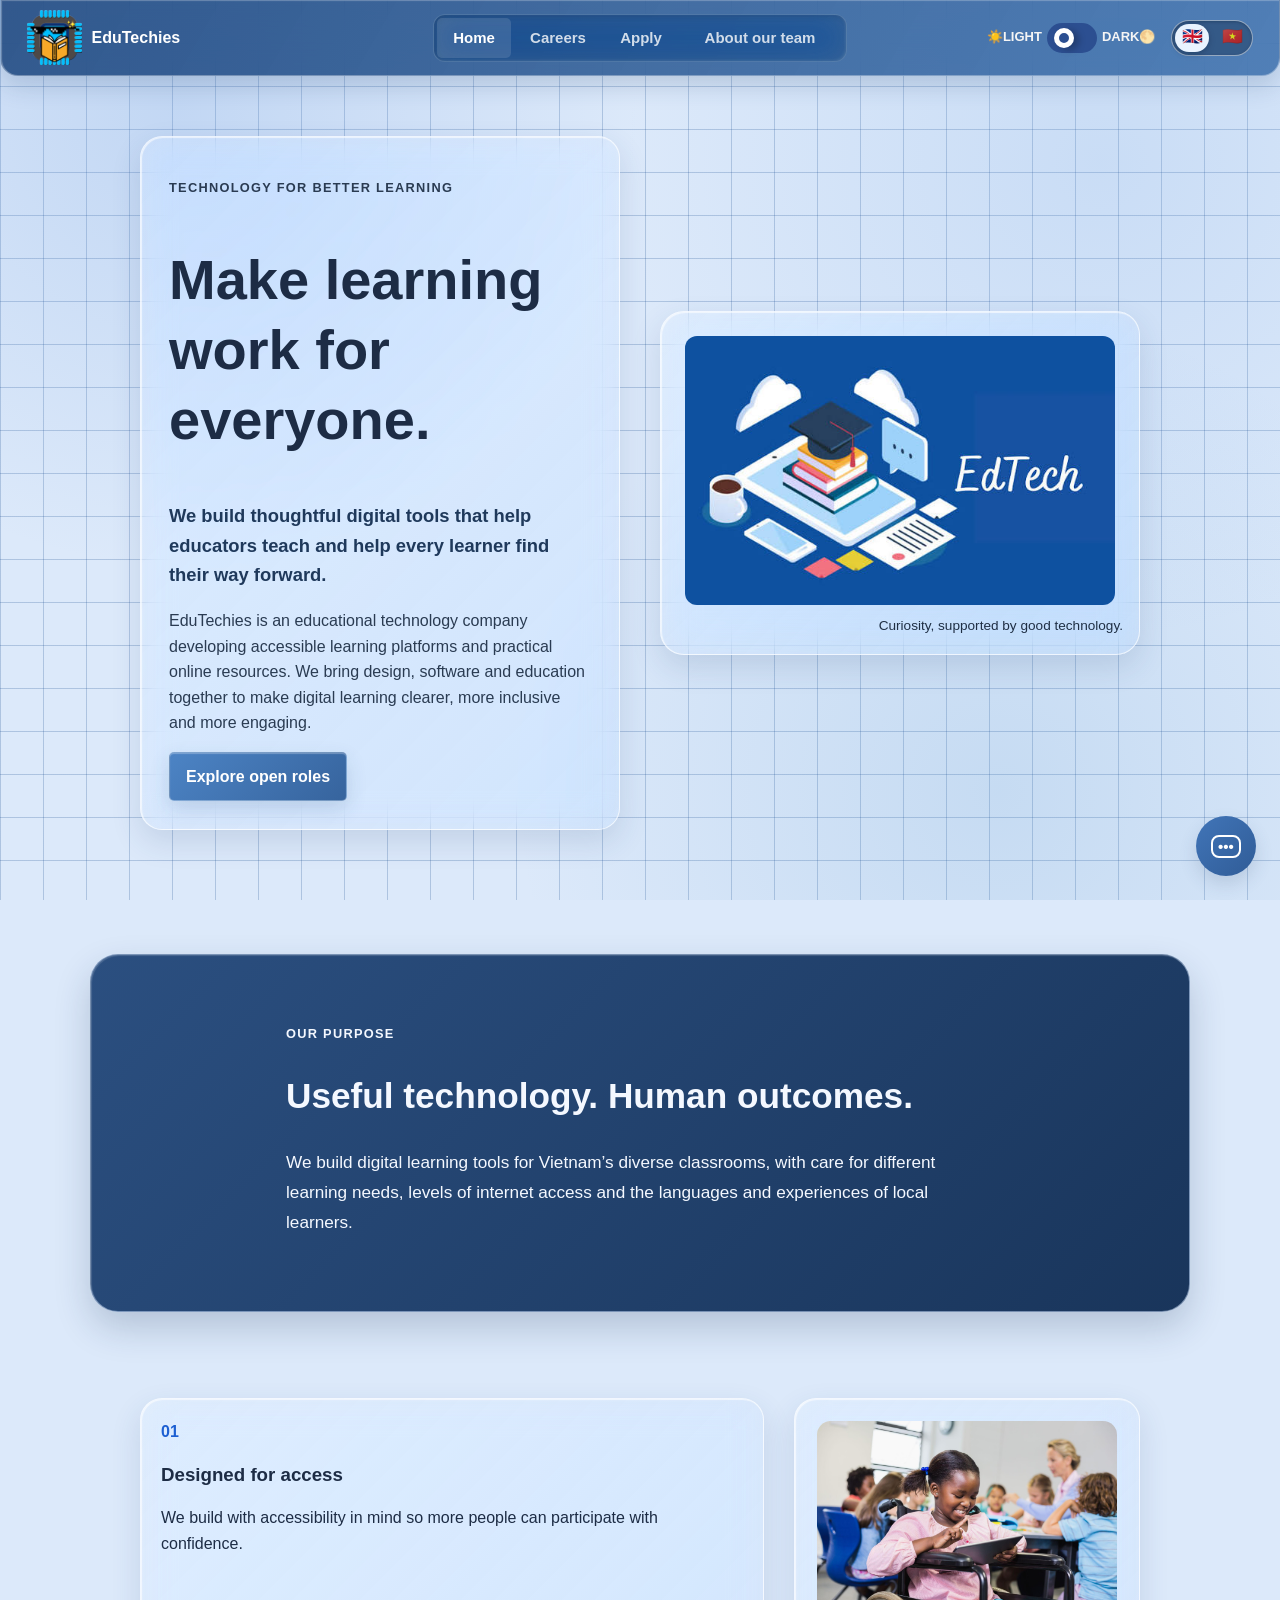
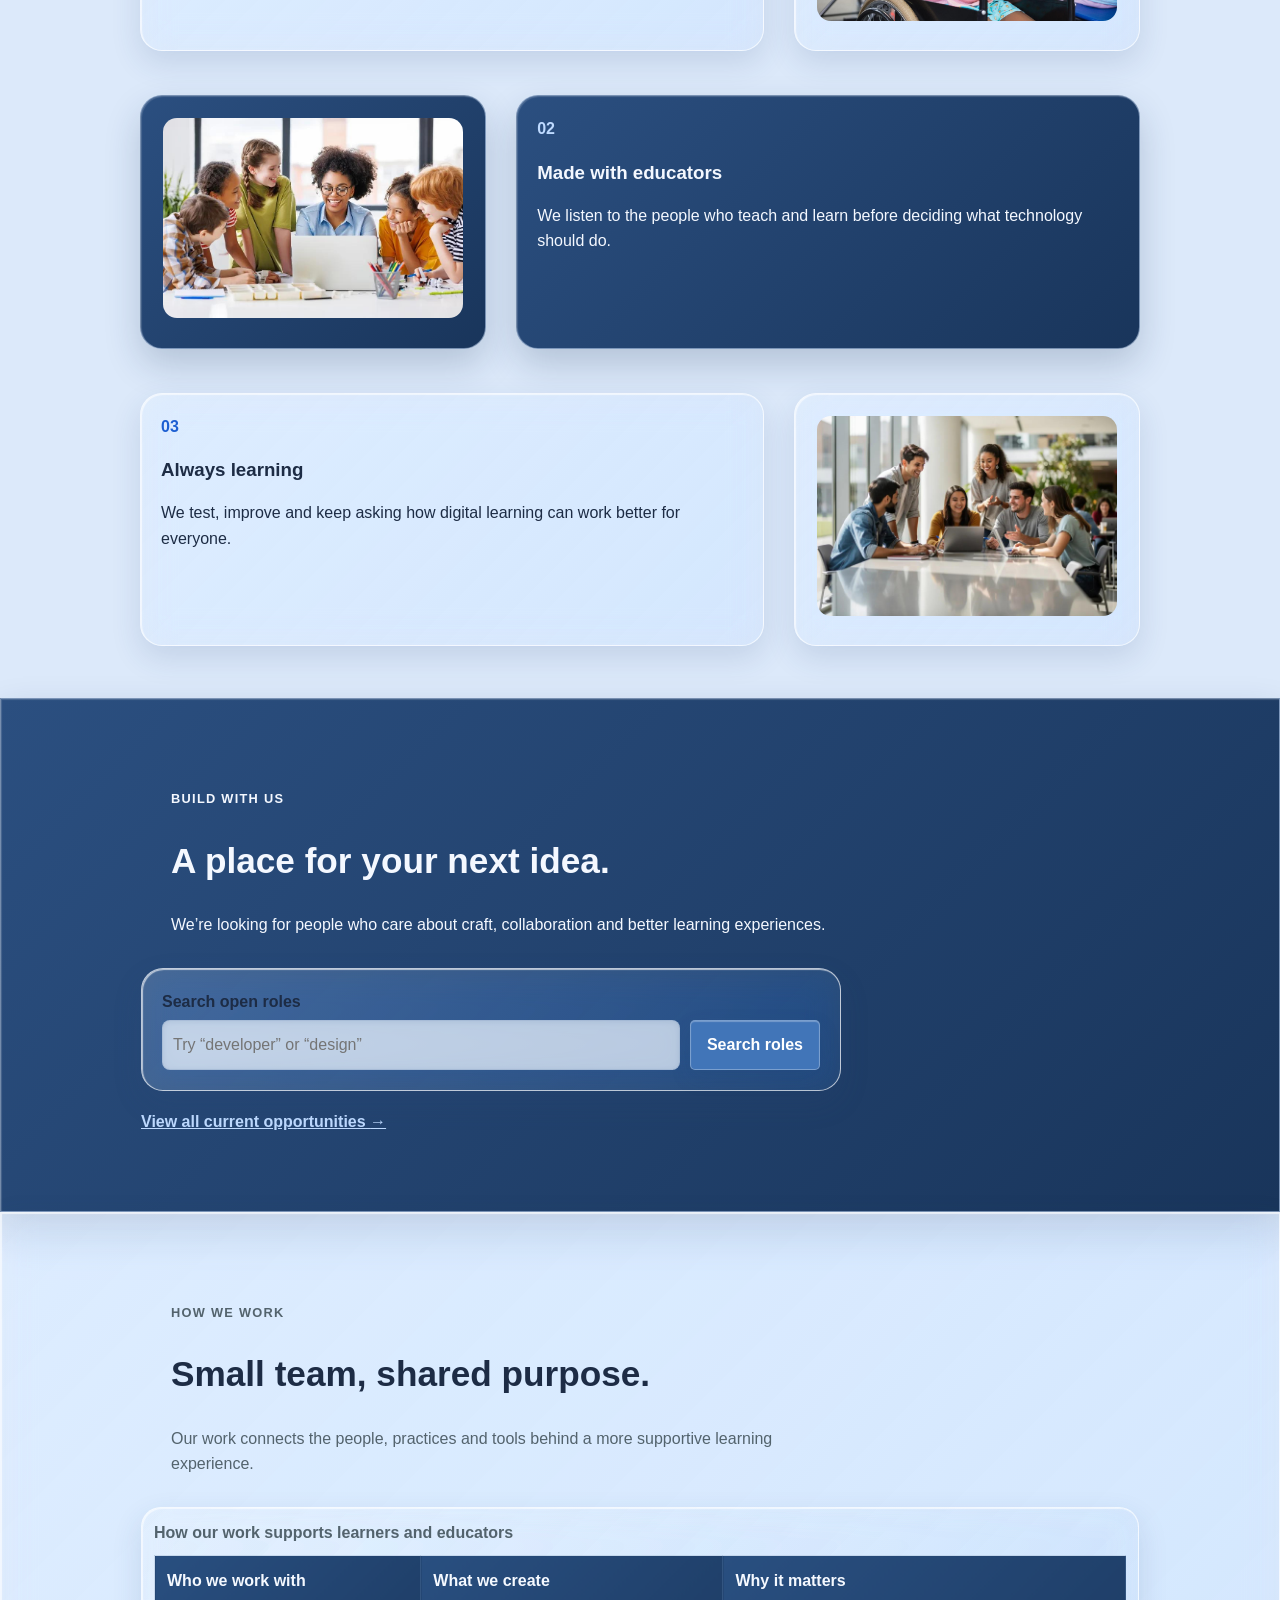
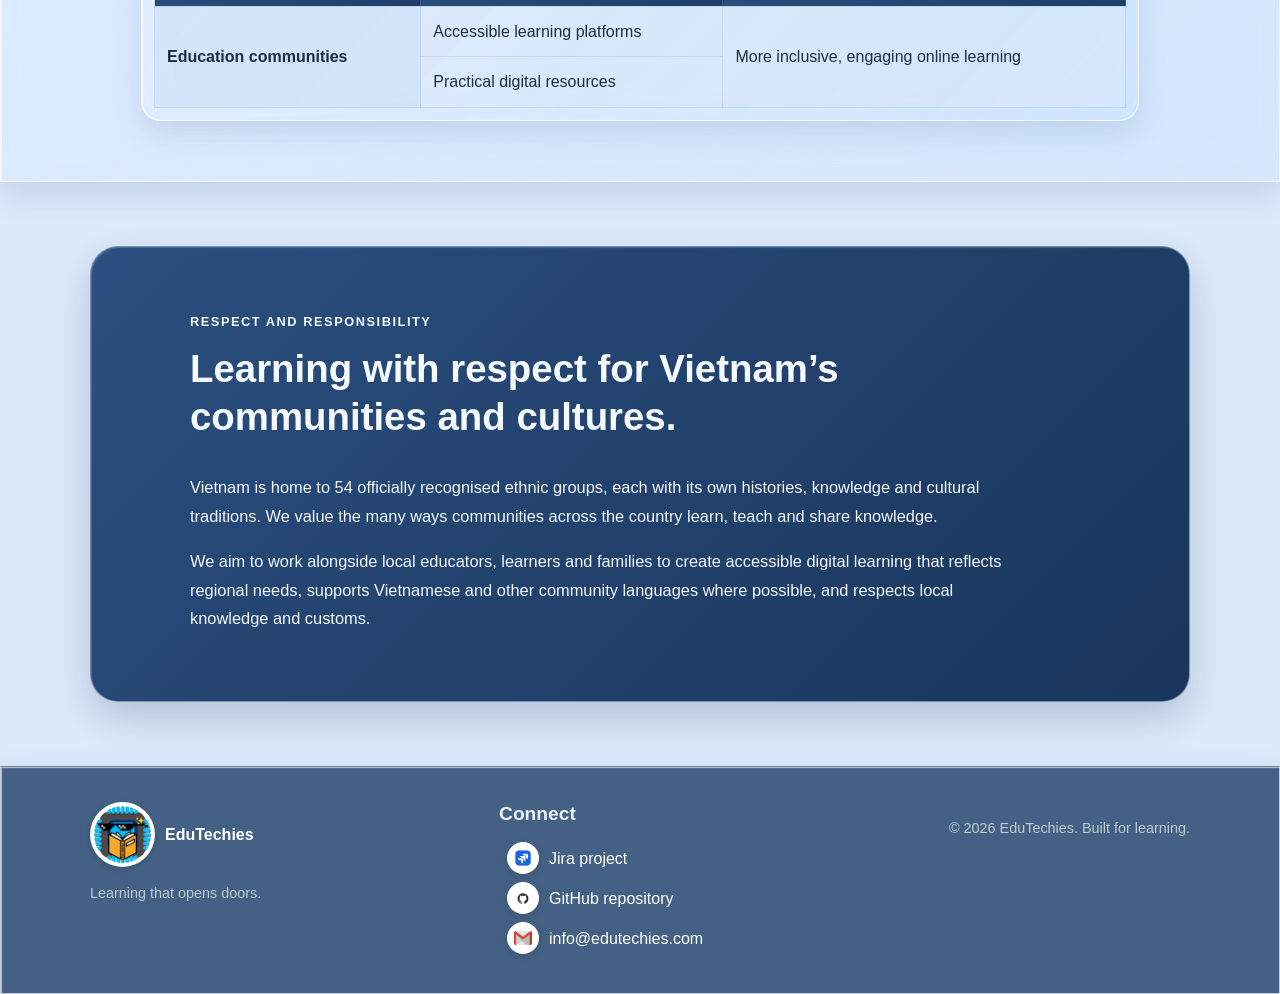
==== eng/index.html @ 5be5cc77 "Huge adjustments on UI, language and user experience" ====
﻿<!doctype html>
<html lang="en-AU">
<head>
  <meta charset="utf-8">
  <meta name="viewport" content="width=device-width, initial-scale=1">
  <meta name="description" content="EduTechies creates accessible digital learning tools and platforms for education.">
  <title>EduTechies | Learning that opens doors</title>
  <link rel="stylesheet" href="../styles/styles.css">
  <link rel="stylesheet" href="../styles/styles_animation.css">
  <link rel="stylesheet" href="../styles/styles_darkmode.css">
  <style>
    .hero-copy { max-width: 560px; }
  </style>
</head>
<body>
  <a class="skip-link" href="#main">Skip to main content</a>
  <header class="site-header glass-panel">
    <div class="header-inner">
      <a class="brand" href="index.html">
        <img src="../images/Logoweb.png" width="55">
        <span class="brand-name">EduTechies</span>
      </a>
      <nav class="main-nav glass-panel">
        <ul>
          <li><a aria-current="page" href="index.html">Home</a></li>
          <li><a href="jobs.html">Careers</a></li>
          <li><a href="apply.html">Apply</a></li>
          <li><a href="about.html">About our team</a></li>
        </ul>
      </nav>
      <div class="header-controls">
        <!-- Dark/Light mode switch button -->
        <div class="theme-switch-button">
          <span class="theme-text">☀️LIGHT</span>
          <input type="checkbox" id="theme-checkbox">
          <label for="theme-checkbox" class="theme-switch"></label>
          <span class="theme-text">DARK🌕</span>
        </div>
        <div class="language-switch" role="group" aria-label="Choose language">
          <span class="language-switch-thumb" aria-hidden="true"></span>
          <a class="language-option" href="index.html" lang="en" aria-label="English" aria-current="page">🇬🇧</a>
          <a class="language-option" href="../vi/index.html" lang="vi" aria-label="Tiếng Việt">🇻🇳</a>
        </div>
      </div>
    </div>
  </header>

  <main id="main">
    <section class="hero">
      <div class="hero-copy hero-card glass-panel">
        <p class="eyebrow">Technology for better learning</p>
        <h1>Make learning work for everyone.</h1>
        <p class="hero-lede">We build thoughtful digital tools that help educators teach and help every learner find their way forward.</p>
        <p>EduTechies is an educational technology company developing accessible learning platforms and practical online resources. We bring design, software and education together to make digital learning clearer, more inclusive and more engaging.</p>
        <a class="button button-primary" href="jobs.html">Explore open roles</a>
      </div>
      <div class="hero-art hero-card glass-panel">
        <img class="hero-image" src="../images/images.jfif" width="640" height="480" alt="Illustration of a learner using the EduTechies digital learning platform" style="border-radius: 12px;"><br>
        <p class="art-caption">Curiosity, supported by good technology.</p>
      </div>
    </section>

    <section class="section section-narrow glass-panel purpose-intro blue-panel">
      <div class="section-heading">
        <p class="eyebrow">Our purpose</p>
        <h2>Useful technology. Human outcomes.</h2>
        <p>We build digital learning tools for Vietnam’s diverse classrooms, with care for different learning needs, levels of internet access and the languages and experiences of local learners.</p>
      </div>
    </section>

    <section class= "purpose-list">
      
      <article class="purpose-row">
        <div class="purpose-card glass-panel">
          <span class="purpose-number" aria-hidden="true">01</span>
          <h3>Designed for access</h3>
          <p>We build with accessibility in mind so more people can participate with confidence.</p>
        </div>
        <div class="purpose-card-img glass-panel">
          <img class="purpose-img" src="../images/purpose_1.jpg" alt="Students using assistive technology or learning together in an accessible classroom.">
        </div>
      </article>
      
      <article class="purpose-row">
        <div class="purpose-card-img glass-panel blue-panel">
          <img class="purpose-img" src="../images/purpose_2.jpg" alt="An educator listening to students or helping them use a laptop.">
        </div>
        <div class="purpose-card glass-panel blue-panel">
          <span class="purpose-number" aria-hidden="true">02</span>
          <h3>Made with educators</h3>
          <p>We listen to the people who teach and learn before deciding what technology should do.</p>
        </div>
      </article>
        
      <article class="purpose-row">
        <div class="purpose-card glass-panel">
          <span class="purpose-number" aria-hidden="true">03</span>
          <h3>Always learning</h3>
          <p>We test, improve and keep asking how digital learning can work better for everyone.</p>
        </div>
        <div class="purpose-card-img glass-panel">
          <img class="purpose-img" src="../images/purpose_3.jpg" alt="A group of students sharing ideas while working on a digital project.">
        </div>
      </article>

    </section>

    <section class="section roles-section glass-panel blue-panel" aria-labelledby="roles-heading">
      <div class="section-heading">
        <p class="eyebrow">Build with us</p>
        <h2 id="roles-heading">A place for your next idea.</h2>
        <p>We’re looking for people who care about craft, collaboration and better learning experiences.</p>
      </div>
      <form class="search-form glass-panel" action="jobs.html" method="get" role="search">
        <label for="job-search">Search open roles</label>
        <div class="search-controls">
          <input id="job-search" name="q" type="search" placeholder="Try “developer” or “design”">
          <button class="button button-dark" type="submit">Search roles</button>
        </div>
      </form>
      <p class="role-link"><a href="jobs.html">View all current opportunities <span aria-hidden="true">→</span></a></p>
    </section>

    <section class="section section-narrow glass-panel" aria-labelledby="approach-heading">
      <div class="section-heading">
        <p class="eyebrow">How we work</p>
        <h2 id="approach-heading">Small team, shared purpose.</h2>
        <p>Our work connects the people, practices and tools behind a more supportive learning experience.</p>
      </div>

      <div class="table-wrap glass-panel">
        <table class="purpose-table">
          <caption>How our work supports learners and educators</caption>
          <thead>
            <tr>
              <th scope="col">Who we work with</th>
              <th scope="col">What we create</th>
              <th scope="col">Why it matters</th>
            </tr>
          </thead>
          <tbody>
            <tr>
              <th scope="row" rowspan="2">Education communities</th>
              <td>Accessible learning platforms</td>
              <td rowspan="2">More inclusive, engaging online learning</td>
            </tr>
            <tr>
              <td>Practical digital resources</td>
            </tr>
          </tbody>
        </table>
      </div>
    </section>

    <section class="country-note glass-panel blue-panel" aria-labelledby="country-heading">
      <div class="country-note-inner">
        <p class="eyebrow">Respect and responsibility</p>
        <h2 id="country-heading">Learning with respect for Vietnam’s communities and cultures.</h2>
        <p>Vietnam is home to 54 officially recognised ethnic groups, each with its own histories, knowledge and cultural traditions. We value the many ways communities across the country learn, teach and share knowledge.</p>
        <p>We aim to work alongside local educators, learners and families to create accessible digital learning that reflects regional needs, supports Vietnamese and other community languages where possible, and respects local knowledge and customs.</p>
      </div>
    </section>
  </main>

  <footer class="site-footer glass-panel">
    <div class="footer-inner">
      <div>
        <a class="brand footer-brand" href="index.html">
          <img src="../images/Logoweb.png" width="65">
          <span class="brand-name">EduTechies</span>
        </a>
        <p class="footer-tagline">Learning that opens doors.</p>
      </div>
      <div>
        <h2 class="footer-heading">Connect</h2>
        <ul class="footer-links">
          <li><a href="https://student-team-qh8y65xe.atlassian.net/jira/software/projects/WEBPROJECT/boards/2/backlog" target="_blank" rel="noopener noreferrer"><img class="footpics" src="../images/jira-removebg-preview.png" alt="">Jira project</a></li>
          <li><a href="https://github.com/trinhminhduchoang/COS10026-Project" target="_blank" rel="noopener noreferrer"><img class="footpics" src="../images/png-clipart-github-computer-icons-logo-readme-github-logo-monochrome-removebg-preview.png" alt="">GitHub repository</a></li>
          <li><a href="mailto:info@edutechies.com"><img class="footpics" src="../images/google-gmail-envelope-vector-symbol-logo-icon-701751694791058rlo6laiga4-removebg-preview.png" alt="">info@edutechies.com</a></li>
        </ul>
      </div>
      <p class="copyright">© 2026 EduTechies. Built for learning.</p>
    </div>
  </footer>
  <details class="support-chat">
    <summary aria-label="Toggle support chat" title="Toggle support chat">
      <span class="support-chat-icon" aria-hidden="true">•••</span>
    </summary>
    <section class="support-chat-window glass-panel" aria-labelledby="support-chat-heading">
      <div class="support-chat-header glass-panel">
        <h2 id="support-chat-heading">EduTechies Support</h2>
        <p>How can we help?</p>
      </div>
      <div class="support-chat-message">
        <p>Thanks for reaching out. Send our team an email and we’ll be happy to help.</p>
        <a href="mailto:info@edutechies.com">Email Support</a>
      </div>
    </section>
  </details>
</body>
</html>
---- styles/styles.css ----
﻿/* shared.css: page defaults and accessibility */
* {
  box-sizing: border-box;
}

:root {
  --surface: rgb(220, 233, 250);
  --glass-fill: rgba(223, 237, 253, 0.58);
  --glass-edge: rgba(255, 255, 255, 0.68);
  --glass-shadow: 0 12px 30px rgba(39, 72, 117, 0.14);
}

.glass-panel {
  border: 1px solid var(--glass-edge);
  background: linear-gradient(135deg, rgba(246, 250, 255, 0.68), var(--glass-fill));
  box-shadow: var(--glass-shadow), inset 1px 1px 1px rgba(255, 255, 255, 0.64);
  backdrop-filter: blur(16px) saturate(135%);
  -webkit-backdrop-filter: blur(16px) saturate(135%);
}

body {
  margin: 0;
  color: rgb(29, 44, 69);
  background: var(--surface);
  background-image:
    radial-gradient(circle at 14% 12%, rgba(102, 151, 221, 0.22), transparent 34%),
    radial-gradient(circle at 86% 18%, rgba(115, 164, 225, 0.18), transparent 36%),
    radial-gradient(circle at 78% 88%, rgba(81, 146, 202, 0.16), transparent 38%),
    linear-gradient(to right, rgba(34, 82, 148, 0.25) 1px, transparent 1px),
      linear-gradient(to bottom, rgba(34, 82, 148, 0.25) 1px, transparent 1px);
  background-size: 100% 100%, 100% 100%, 100% 100%, 43px 43px, 43px 43px;
  background-attachment: fixed;
  font-family: Arial, sans-serif;
  line-height: 1.6;
}

h1,
h2,
h3 {
  line-height: 1.25;
}

h1 {
  font-size: clamp(2.2rem, 5vw, 3.5rem);
}

h2 {
  font-size: clamp(1.5rem, 3vw, 2.2rem);
}

a {
  color: rgb(29, 95, 210);
}

.main-nav ul {
  flex-wrap: wrap;
  padding: 0;
}

/* shared.css: visible keyboard focus for links and form controls */
a:focus-visible,
button:focus-visible,
input:focus-visible,
select:focus-visible,
textarea:focus-visible {
  outline: 3px solid rgb(76, 139, 211);
  outline-offset: 3px;
}

.skip-link {
  position: absolute;
  top: -50px;
  left: 10px;
  padding: 10px;
  color: rgb(255, 255, 255);
  background: rgb(55, 102, 166);
}

.skip-link:focus {
  top: 10px;
}

/* shared.css: header and navigation used across all pages */
.site-header {
  border: 1px solid rgba(255, 255, 255, 0.32);
  border-top: 0;
  border-radius: 0 0 18px 18px;
  background: linear-gradient(120deg, rgba(29, 70, 125, 0.88), rgba(53, 105, 167, 0.82));
  box-shadow: 0 10px 24px rgba(27, 62, 108, 0.18), inset 1px 1px 1px rgba(255, 255, 255, 0.28);
  backdrop-filter: blur(18px) saturate(140%);
  -webkit-backdrop-filter: blur(18px) saturate(140%);
}

.header-inner,
.footer-inner {
  display: flex;
  margin: 0 auto;
  align-items: center;
  justify-content: space-between;
  gap: 24px;
}

.header-inner {
  display: grid;
  grid-template-columns: minmax(0, 1fr) auto minmax(0, 1fr);
  width: min(1500px, 96%);
  min-height: 75px;
}

.footer-inner {
  width: min(1100px, 92%);
}

.header-controls {
  display: flex;
  align-items: center;
  justify-self: end;
  gap: 16px;
}

.language-switch {
  position: relative;
  display: flex;
  width: 82px;
  height: 36px;
  align-items: center;
  justify-content: space-between;
  padding: 3px;
  border: 1px solid rgba(255, 255, 255, 0.48);
  border-radius: 20px;
  background: rgba(15, 38, 69, 0.4);
  box-shadow: inset 0 1px 3px rgba(8, 24, 45, 0.28);
}

.language-option {
  z-index: 1;
  display: grid;
  width: 34px;
  height: 28px;
  border-radius: 15px;
  color: rgba(255, 255, 255, 0.78);
  font-size: 1.05rem;
  line-height: 1;
  place-items: center;
  text-decoration: none;
}

.language-option[aria-current="page"] {
  color: rgb(29, 44, 69);
}

.language-option:focus-visible {
  z-index: 2;
  outline: 3px solid rgb(220, 128, 90);
  outline-offset: 3px;
}

.language-switch-thumb {
  position: absolute;
  top: 3px;
  left: 3px;
  width: 34px;
  height: 28px;
  border-radius: 15px;
  background: rgb(233, 243, 255);
  box-shadow: 0 2px 6px rgba(5, 23, 48, 0.28);
  transition: transform 180ms ease;
}

.language-switch.vi .language-switch-thumb {
  transform: translateX(40px);
}

.brand {
  display: flex;
  align-items: center;
  justify-self: start;
  gap: 10px;
  color: rgb(255, 255, 255);
  font-weight: bold;
  text-decoration: none;
}

/* .brand-mark {
  display: grid;
  width: 40px;
  height: 40px;
  place-items: center;
  border-radius: 10px;
  color: rgb(255, 255, 255);
  background: linear-gradient(135deg, rgb(26, 120, 220), rgb(13, 45, 106));
  box-shadow: 0 8px 18px rgba(13, 35, 95, 0.28);
} */

.main-nav ul,
.footer-links {
  margin: 0;
  padding: 0;
  list-style: none;
}

.main-nav ul {
  position: relative;
  display: grid;
  grid-template-columns: 4.625em 5.875em 4.5em 10.375em;
}

.main-nav {
  justify-self: center;
  width: max-content;
  max-width: 100%;
  padding: 3px;
  border-radius: 12px;
  border: 1px solid rgba(255, 255, 255, 0.18);
  background: rgba(24, 44, 73, 0.16);
  box-shadow: inset 2px 2px 5px rgba(16, 34, 60, 0.16), inset -1px -1px 3px rgba(255, 255, 255, 0.1);
}

.main-nav ul::before {
  position: absolute;
  z-index: 0;
  inset: 0 auto 0 0;
  width: 4.625em;
  border-radius: 5px;
  background: rgba(255, 255, 255, 0.12);
  content: "";
  transition: left 240ms ease, width 240ms ease;
}

.main-nav ul:has(> li:nth-child(1) > a[aria-current="page"])::before {
  left: 0;
  width: 4.625em;
}

.main-nav ul:has(> li:nth-child(2) > a[aria-current="page"])::before {
  left: 4.625em;
  width: 5.875em;
}

.main-nav ul:has(> li:nth-child(3) > a[aria-current="page"])::before {
  left: 10.5em;
  width: 4.5em;
}

.main-nav ul:has(> li:nth-child(4) > a[aria-current="page"])::before {
  left: 15em;
  width: 10.375em;
}

.main-nav ul:has(> li:nth-child(1) > a:hover, > li:nth-child(1) > a:focus-visible)::before {
  left: 0;
  width: 4.625em;
}

.main-nav ul:has(> li:nth-child(2) > a:hover, > li:nth-child(2) > a:focus-visible)::before {
  left: 4.625em;
  width: 5.875em;
}

.main-nav ul:has(> li:nth-child(3) > a:hover, > li:nth-child(3) > a:focus-visible)::before {
  left: 10.5em;
  width: 4.5em;
}

.main-nav ul:has(> li:nth-child(4) > a:hover, > li:nth-child(4) > a:focus-visible)::before {
  left: 15em;
  width: 10.375em;
}

.main-nav li {
  position: relative;
  z-index: 1;
  min-width: 0;
}

.main-nav a {
  position: relative;
  display: grid;
  width: 100%;
  height: 100%;
  min-height: 40px;
  padding: 5px 3px;
  border: 1px solid transparent;
  border-radius: 5px;
  color: rgba(255, 255, 255, 0.8);
  font-size: 0.9375rem;
  font-weight: bold;
  place-items: center;
  text-align: center;
  text-decoration: none;
}

.main-nav a:hover,
.main-nav a:focus-visible,
.main-nav a[aria-current="page"] {
  color: rgb(255, 255, 255);
}

/* shared.css: common page width and introductory text */
.hero,
.page-main {
  width: min(1000px, 92%);
  margin: 0 auto;
}

.page-main {
  padding: 50px 0;
}

.page-intro {
  margin: 0 0 35px;
  padding: 28px;
  border-radius: 22px;
  color: rgb(29, 44, 69);
}

.page-intro p,
.section-heading p {
  color: rgb(83, 99, 109);
}

.eyebrow {
  color: rgb(29, 95, 210);
  font-size: 0.8rem;
  font-weight: bold;
  letter-spacing: 0.1em;
  text-transform: uppercase;
}

/* shared.css: buttons */
.button {
  display: inline-block;
  padding: 11px 16px;
  border: 0;
  border-radius: 5px;
  color: rgb(255, 255, 255);
  background: linear-gradient(135deg, rgba(67, 125, 193, 0.94), rgba(44, 91, 151, 0.94));
  font: inherit;
  font-weight: bold;
  text-align: center;
  text-decoration: none;
  cursor: pointer;
  border: 1px solid rgba(255, 255, 255, 0.3);
  box-shadow: 0 8px 20px rgba(39, 72, 117, 0.16), inset 0 1px 1px rgba(255, 255, 255, 0.28);
}

.button:hover {
  color: rgb(255, 255, 255);
  background: linear-gradient(135deg, rgb(55, 102, 166), rgb(43, 82, 136));
}

.button-primary {
  background: linear-gradient(135deg, rgba(67, 125, 193, 0.94), rgba(44, 91, 151, 0.94));
}

.button-dark {
  background: rgb(65, 117, 184);
}

/* shared.css: tables and horizontal overflow wrapper */
.table-wrap {
  overflow-x: auto;
  padding: 12px;
  border-radius: 20px;
}

table {
  width: 100%;
  border-collapse: collapse;
  text-align: left;
}

caption {
  padding-bottom: 10px;
  color: rgb(83, 99, 109);
  font-weight: bold;
  text-align: left;
}

th,
td {
  padding: 12px;
  border: 1px solid rgba(115, 145, 182, 0.2);
}

thead th {
  color: rgb(245, 249, 255);
  background: linear-gradient(135deg, rgb(41, 79, 128), rgb(31, 63, 105));
}

tbody th {
  background: rgba(193, 216, 245, 0.34);
}

/* shared.css: acknowledgement panel */
.country-note {
  width: min(1100px, 92%);
  margin: clamp(32px, 6vw, 64px) auto;
  padding: clamp(28px, 5vw, 52px);
  border: 1px solid rgba(255, 255, 255, 0.62);
  color: rgb(35, 57, 84);
  border-radius: 28px;
  background: linear-gradient(135deg, rgba(178, 207, 241, 0.68), rgba(145, 183, 228, 0.52));
  box-shadow: 0 16px 36px rgba(39, 72, 117, 0.12), inset 1px 1px 1px rgba(255, 255, 255, 0.58);
  backdrop-filter: blur(16px) saturate(135%);
  -webkit-backdrop-filter: blur(16px) saturate(135%);
}

.country-note-inner {
  max-width: 900px;
  margin: 0 auto;
}

.country-note h2 {
  max-width: 760px;
  margin-top: 12px;
  font-size: clamp(1.7rem, 3.2vw, 2.4rem);
}

.country-note p:not(.eyebrow) {
  max-width: 820px;
  font-size: 1.025rem;
  line-height: 1.75;
}

.country-note .eyebrow {
  color: rgb(46, 88, 140);
  font-weight: 700;
  letter-spacing: 0.12em;
}

/* shared.css: footer */
.site-footer {
  padding: 35px 0;
  color: rgb(234, 242, 239);
  background: rgba(35, 66, 107, 0.86);
  border-top: 1px solid rgba(255, 255, 255, 0.22);
  backdrop-filter: blur(18px);
  -webkit-backdrop-filter: blur(18px);
}

.footer-inner {
  align-items: flex-start;
}

.footer-brand,
.footer-links a {
  color: rgb(255, 255, 255);
}

/* .footer-brand .brand-mark {
  color: rgb(255, 255, 255);
  background: linear-gradient(135deg, rgb(75, 183, 255), rgb(29, 95, 210));
} */

.footer-links {
  flex-direction: column;
  gap: 4px;
}

.footer-links li {
  width: max-content;
  max-width: 100%;
}

.footer-links a {
  display: flex;
  min-height: 38px;
  padding: 4px 8px;
  align-items: center;
  gap: 10px;
  border-radius: 8px;
  text-decoration: none;
  transition: color 180ms ease, background-color 180ms ease, transform 180ms ease;
}

.footer-links a:hover {
  color: rgb(255, 255, 255);
  background-color: rgba(255, 255, 255, 0.14);
  transform: translateX(4px);
}

.footer-links a:focus-visible {
  color: rgb(255, 255, 255);
  background-color: rgba(255, 255, 255, 0.14);
  border-radius: 8px;
}

.footer-brand img {
  border-radius: 50%;
  background-color: #ffffff;
  padding: 4px;
  box-sizing: border-box;
  box-shadow: 0 2px 6px rgba(0, 0, 0, 0.16);
  vertical-align: middle;
  transition: transform 180ms ease;
}

.footer-brand:hover img {
  transform: scale(1.05);
}

.footer-links .footpics {
  width: 32px;
  height: 32px;
  flex: 0 0 32px;
  padding: 5px;
  margin: 0;
  border-radius: 50%;
  background-color: #ffffff;
  box-shadow: 0 2px 6px rgba(0, 0, 0, 0.16);
  object-fit: contain;
  box-sizing: border-box;
  transition: transform 180ms ease, background-color 180ms ease, box-shadow 180ms ease;
}

.footer-links a:hover .footpics {
  transform: scale(1.12);
  background-color: #f0f4f8;
  box-shadow: 0 4px 10px rgba(0, 0, 0, 0.22);
}

.footer-tagline,
.copyright {
  color: rgb(189, 204, 199);
  font-size: 0.9rem;
}

.footer-heading {
  margin: 0 0 12px;
  font-size: 1.2rem;
}

/* index.html: homepage */
.hero {
  display: grid;
  min-height: 500px;
  padding: 60px 0;
  align-items: center;
  gap: 40px;
  grid-template-columns: 1fr 1fr;
}

.hero-copy p {
  color: rgb(42, 59, 82);
}

.hero-copy {
  padding: 28px;
  border-radius: 22px;
}

.hero-lede {
  color: rgb(31, 57, 91) !important;
  font-size: 1.15rem;
  font-weight: bold;
}

/* index.html: gradient background graphic */
.hero-art {
  position: relative;
  display: grid;
  min-height: 320px;
  padding: 24px;
  place-items: center;
  overflow: hidden;
  border: 1px solid var(--glass-edge);
  border-radius: 24px;
  background:
    radial-gradient(circle at 82% 18%, rgba(112, 166, 232, 0.2) 0 12%, transparent 12.2%),
    linear-gradient(135deg, rgba(242, 249, 255, 0.68), rgba(184, 211, 244, 0.44));
  box-shadow: var(--glass-shadow), inset 1px 1px 1px rgba(255, 255, 255, 0.64);
  backdrop-filter: blur(18px) saturate(140%);
  -webkit-backdrop-filter: blur(18px) saturate(140%);
}

.hero-image {
  display: block;
  width: min(100%, 430px);
  height: auto;
}

.art-caption {
  position: absolute;
  right: 16px;
  bottom: 4px;
  color: rgb(31, 47, 68);
  font-size: 0.85rem;
}

.section {
  padding: 60px max(4%, calc((100% - 1000px) / 2));
}

.purpose-intro {
  width: min(1100px, 92%);
  margin: clamp(32px, 6vw, 64px) auto;
  padding: 0;
  overflow: hidden;
  border: 1px solid rgba(255, 255, 255, 0.62);
  border-radius: 28px;
  box-shadow: 0 16px 36px rgba(39, 72, 117, 0.12), inset 1px 1px 1px rgba(255, 255, 255, 0.58);
}

.purpose-intro .section-heading {
  max-width: 820px;
  margin: 0 auto;
  padding: clamp(30px, 5vw, 56px);
}

.purpose-intro .section-heading p:not(.eyebrow) {
  max-width: 720px;
  font-size: 1.075rem;
  line-height: 1.75;
}

.section-heading {
  max-width: 680px;
  margin: 30px;
}

.purpose-list {
  display: flex;
  width: min(1000px, 92%);
  flex-direction: column;
  margin: 30px auto;
}

.purpose-row {
  display: flex;
  width: fit-content;
  max-width: 100%;
  flex-direction: row;
  gap: 30px;
  margin: 22px auto;
}
.purpose-card {
  padding: 20px;
  border-radius: 22px;
  color: rgb(29, 44, 69);
}

.purpose-card-img {
  padding: 22px;
  border-radius: 22px;
  width: fit-content;
}

.purpose-img {
  height: 200px;
  max-height: 400px;
  border-radius: 14px;
}

.purpose-number {
  color: rgb(29, 95, 210);
  font-weight: bold;
}

.search-form {
  max-width: 700px;
  padding: 20px;
  border-radius: 22px;
  color: rgb(29, 44, 69);
}

.search-form label {
  display: block;
  margin-bottom: 6px;
  font-weight: bold;
}

.search-controls {
  display: flex;
  gap: 10px;
}

.search-controls input {
  flex: 1;
  outline: none;
}

.role-link {
  margin-top: 18px;
  font-weight: bold;
}

.purpose-table {
  background: rgba(217, 230, 247, 0.42);
}

/* jobs.html: job listings */
.job-list {
  display: grid;
  gap: 24px;
}

.job-card {
  padding: 22px;
  border-radius: 22px;
}

.job-card-header {
  display: flex;
  align-items: center;
  justify-content: space-between;
  gap: 20px;
}

.job-card-header h2 {
  margin: 5px 0 10px;
}

.job-reference,
.job-summary {
  color: rgb(83, 99, 109);
}

.job-facts {
  display: grid;
  margin: 0;
  padding: 16px;
  gap: 18px;
  border-radius: 14px;
  color: rgb(29, 44, 69);
  background: rgba(188, 213, 244, 0.4);
  box-shadow: inset 0 1px 4px rgba(37, 76, 128, 0.08);
  grid-template-columns: repeat(3, 1fr);
}

.job-facts div {
  min-width: 0;
  padding: 12px 14px;
  border: 1px solid rgba(104, 145, 197, 0.3);
  border-radius: 10px;
  background: linear-gradient(145deg, rgba(255, 255, 255, 0.48), rgba(229, 240, 255, 0.3));
  box-shadow: inset 0 1px 0 rgba(255, 255, 255, 0.72), 0 2px 6px rgba(39, 72, 117, 0.06);
  transition: border-color 180ms ease, box-shadow 180ms ease;
}

.job-facts div:hover {
  border-color: rgba(57, 116, 190, 0.58);
  box-shadow: inset 0 1px 0 rgba(255, 255, 255, 0.8), 0 4px 12px rgba(39, 72, 117, 0.12);
}

.job-facts dt {
  color: rgb(29, 95, 210);
  font-weight: bold;
}

.job-facts dd {
  margin: 4px 0 0;
}

.job-section {
  margin-top: 22px;
}

.requirements-grid {
  display: grid;
  gap: 18px;
  grid-template-columns: repeat(2, 1fr);
}

/* jobs.html: float job notes beside details on wider screens */
.job-aside {
  float: right;
  width: 25%;
  margin: 8px 0 18px 20px;
  padding: 16px;
  border-left: 3px solid rgba(29, 95, 210, 0.42);
  border-radius: 16px;
  background: rgba(196, 218, 245, 0.42);
  box-shadow: 0 8px 20px rgba(39, 72, 117, 0.08);
  backdrop-filter: blur(12px);
  -webkit-backdrop-filter: blur(12px);
}

.job-card::after {
  display: block;
  clear: both;
  content: "";
}

.job-aside p {
  margin-bottom: 0;
}

/* apply.html: application form */
.application-form {
  display: grid;
  max-width: 900px;
  margin-top: 20px;
  gap: 24px;
}

.form-section {
  min-width: 0;
  padding: 22px;
  border-radius: 22px;
}

.form-section > legend {
  padding: 0 8px;
  font-size: 1.25rem;
  font-weight: bold;
}

.form-grid {
  display: grid;
  gap: 18px;
  grid-template-columns: repeat(2, 1fr);
}

.form-field {
  min-width: 0;
  margin: 10px 0;
  position: relative;
}

.vn-field-label {
  display: block;
  margin-bottom: 6px;
  font-weight: bold;
}

.form-field input {
  font-size: 16px;
  padding: 10px 10px 10px 5px;
  display: block;
  width: 200px;
  border: 1px solid rgba(115, 145, 182, 0.28);
  border-radius: 8px;
  color: rgb(29, 44, 69);
  background: rgba(235, 244, 255, 0.72);
  box-shadow: inset 0 1px 4px rgba(39, 72, 117, 0.08);
  backdrop-filter: blur(10px);
  -webkit-backdrop-filter: blur(10px);
}

.form-field .form-input:focus {
  outline: none;
}

.form-field .form-label {
  font-size: 18px;
  font-weight: normal;
  position: absolute;
  pointer-events: none;
  left: 5px;
  top: 10px;
  display: flex;
}

.form-field .form-label-char {
  transition: 0.1s ease all;
  transition-delay: calc(var(--index) * .03s);
}

.form-field .form-input:focus ~ label .form-label-char,
.form-field .form-input:valid ~ label .form-label-char {
  transform: translateY(-20px);
  font-size: 14px;
}

input, select, textarea {  
  padding: 10px;
  border: 1px solid rgba(115, 145, 182, 0.28);
  border-radius: 8px;
  color: rgb(29, 44, 69);
  background: rgba(235, 244, 255, 0.72);
  box-shadow: inset 0 1px 4px rgba(39, 72, 117, 0.08);
  backdrop-filter: blur(10px);
  -webkit-backdrop-filter: blur(10px);
  font: inherit;
}

.form-field input:not([type="radio"]):not([type="checkbox"]),
.form-field select {
  width: 100%;
}

.form-field input[type="date"] {
  transition: ease 0.3s;
}

/* Hide the date format when the field is empty */
.form-field input[type="date"]:not(:focus):not(:valid) {
  color: transparent;
}

/* Show the date when the user clicks the field */
.form-field input[type="date"]:focus,
.form-field input[type="date"]:valid {
  transition-delay: 0.4s;
}

.form-field .form-textarea {
  resize: vertical;
  width: 100%;
}

.gender-field {
  border: 0;
  grid-column: 1 / -1;
}

.gender-field legend {
  font-weight: bold;
}

.choice-row,
.skill-grid {
  display: flex;
  flex-wrap: wrap;
  gap: 12px 20px;
}

.skill-grid {
  display: grid;
  grid-template-columns: repeat(2, 1fr);
}

.skill-grid input[type="checkbox"] {
  appearance: none;
  width: 10px;
  height: 10px;
  border: 3px solid #103886;
  border-radius: 6px;
  background-color: transparent;
  display: grid;
  place-content: center;
  cursor: pointer;
  flex-shrink: 0;
}

.skill-grid input[type="checkbox"]::before {
    content: "";
    width: 10px;
    height: 10px;
    background-color: #103886;
    border-radius: 2px;

    transform: scale(0);
    transition: transform 0.12s ease-in-out;
}

.skill-grid input[type="checkbox"]:checked::before {
    transform: scale(1);
}

.skill-grid label {
    display: flex;
    align-items: center;
    gap: 10px;
    cursor: pointer;
}

.choice-row label {
  display: flex;
  align-items: center;
  gap: 8px;
}

input[type="radio"]{
  width: auto;
  accent-color: rgb(29, 95, 210);
}

.required-note {
  color: rgb(83, 99, 109);
}

/* about.html: team, member details, and fun-facts table */
.about-section {
  margin: 45px 0;
  padding: 22px;
  border-radius: 24px;
}

.team-overview {
  display: grid;
  align-items: center;
  gap: 18px;
  grid-template-columns: repeat(2, 1fr);
}

.nested-details ul {
  margin-top: 8px;
}

.team-figure {
  margin: 0;
  padding: 15px;
  border-radius: 22px;
}

.team-figure img {
  display: block;
  width: 100%;
  height: auto;
}

.team-figure figcaption {
  margin-top: 10px;
  color: rgb(83, 99, 109);
  font-size: 0.9rem;
}

.member-list {
  display: grid;
  align-items: start;
  margin: 50px 0 0;
  gap: 16px;
  grid-template-columns: repeat(auto-fit, minmax(220px, 1fr));
}

.member-entry {
  position: relative;
  padding: 22px;
  padding-top: 52px;
  border-radius: 22px;
}

.member-entry dt {
  font-weight: bold;
  text-align: center;
}

.member-entry dd {
  margin: 10px 0 0;
  color: rgb(83, 99, 109);
}

.member-entry dd.student-id {
  color: rgb(29, 95, 210);
  font-size: 0.9rem;
  font-weight: bold;
}

.facts-table {
  min-width: 650px;
  border: 1px solid rgba(89, 134, 194, 0.24);
}

.facts-table thead {
  color: rgb(35, 57, 84);
  background: rgba(147, 186, 233, 0.42);
}

.facts-table tbody tr:hover {
  background: rgba(204, 221, 243, 0.42);
}

.facts-table tbody tr:hover th {
  background: rgba(198, 217, 242, 0.58);
}

.member-photo {
  position: absolute;
  z-index: 1;
  top: -50px;
  left: 50%;
  width: 100px;
  height: 100px;
  transform: translateX(-50%);
  border: 4px solid rgb(255, 255, 255);
  border-radius: 50%;
  object-fit: cover;
}

.support-chat {
  position: fixed;
  z-index: 10;
  right: 24px;
  bottom: 24px;
}

.support-chat > summary {
  display: grid;
  width: 60px;
  height: 60px;
  place-items: center;
  border-radius: 50%;
  color: rgb(255, 255, 255);
  background: linear-gradient(135deg, rgb(65, 117, 184), rgb(48, 92, 151));
  box-shadow: 0 8px 18px rgba(48, 73, 110, 0.16);
  cursor: pointer;
  list-style: none;
}

.support-chat > summary::-webkit-details-marker {
  display: none;
}

.support-chat > summary:hover {
  background: linear-gradient(135deg, rgb(55, 102, 166), rgb(43, 82, 136));
}

.support-chat > summary:focus-visible {
  outline: 3px solid rgb(220, 128, 90);
  outline-offset: 3px;
}

.support-chat-icon {
  display: grid;
  width: 30px;
  height: 23px;
  place-items: center;
  border: 2px solid currentColor;
  border-radius: 8px;
  font-size: 15px;
  font-weight: bold;
  line-height: 1;
}

.support-chat-window {
  position: absolute;
  right: 0;
  bottom: calc(100% + 14px);
  width: min(350px, calc(100vw - 32px));
  overflow: hidden;
  border-radius: 20px;
  border: 1px solid var(--glass-edge);
  background: rgba(213, 230, 251, 0.76);
  box-shadow: var(--glass-shadow);
  backdrop-filter: blur(18px) saturate(140%);
  -webkit-backdrop-filter: blur(18px) saturate(140%);
}

.support-chat-header {
  padding: 18px 20px;
  color: rgb(255, 255, 255);
  background: linear-gradient(135deg, rgba(56, 103, 163, 0.92), rgba(40, 77, 128, 0.94));
}

.support-chat-header h2,
.support-chat-header p {
  margin: 0;
  color: inherit;
}

.support-chat-header h2 {
  font-size: 1.15rem;
}

.support-chat-message {
  padding: 20px;
  background: rgba(230, 241, 255, 0.64);
}

.support-chat-message p {
  margin: 0 0 14px;
}

.support-chat-message a {
  display: inline-block;
  padding: 9px 14px;
  border-radius: 5px;
  color: rgb(255, 255, 255);
  background: rgb(48, 92, 151);
  font-weight: bold;
  text-decoration: none;
}

.support-chat-message a:hover {
  background: rgb(65, 117, 184);
}

/* responsive.css: stack page layouts on narrow screens */
@media (max-width: 1050px) {
  .header-inner {
    grid-template-columns: 1fr auto;
    row-gap: 12px;
    padding: 16px 0;
  }

  .main-nav {
    grid-column: 1 / -1;
    grid-row: 2;
  }
}

@media (max-width: 700px) {
  .header-inner,
  .footer-inner {
    display: flex;
    align-items: flex-start;
    flex-direction: column;
    padding: 16px 0;
  }

  .header-controls {
    width: 100%;
    justify-self: stretch;
    flex-wrap: wrap;
    justify-content: space-between;
  }

  .main-nav {
    width: 100%;
    max-width: 100%;
  }

  .main-nav ul {
    display: grid;
    width: 100%;
    grid-template-columns: repeat(4, minmax(0, 1fr));
    justify-content: center;
  }

  .main-nav ul::before {
    display: none;
  }

  .main-nav a {
    min-height: 44px;
    padding: 5px 2px;
    font-size: clamp(0.65rem, 2.8vw, 0.9rem);
    overflow-wrap: anywhere;
  }

  .header-controls {
    gap: 12px;
  }

  .hero,
  .team-overview,
  .value-grid,
  .job-facts,
  .requirements-grid,
  .form-grid,
  .choice-grid {
    grid-template-columns: 1fr;
  }

  .hero {
    min-height: auto;
    padding: clamp(28px, 8vw, 40px) 0;
  }

  .hero-copy,
  .page-intro {
    padding: clamp(18px, 5vw, 22px);
  }

  .purpose-list {
    width: 92%;
    margin: 24px auto;
  }

  .purpose-row {
    width: 100%;
    align-items: stretch;
    flex-direction: column;
    gap: 12px;
    margin: 12px 0;
  }

  .purpose-card,
  .purpose-card-img {
    width: 100%;
    min-width: 0;
  }

  .purpose-img {
    display: block;
    width: 100%;
    height: auto;
    max-height: none;
  }

  .section {
    padding: clamp(32px, 8vw, 40px) 4%;
  }

  .section-heading {
    margin: 0 0 24px;
  }

  .job-card-header,
  .search-controls {
    align-items: flex-start;
    flex-direction: column;
  }

  .gender-field {
    grid-column: auto;
  }

  .job-aside {
    float: none;
    width: auto;
    margin: 18px 0;
  }

  .footer-inner {
    width: 92%;
  }

  .form-section,
  .job-card,
  .about-section {
    padding: clamp(16px, 4.5vw, 22px);
  }

  .support-chat {
    right: 16px;
    bottom: 16px;
  }
}

@media (max-width: 420px) {
  .header-inner {
    gap: 12px;
  }

  .header-controls {
    align-items: flex-start;
    flex-direction: column;
  }

  .skill-grid {
    grid-template-columns: 1fr;
  }

  th,
  td {
    padding: 9px;
  }
}

.glass-panel {
  background: linear-gradient(135deg, rgba(245, 250, 255, 0.18), rgba(169, 202, 241, 0.08)) !important;
}

.site-header.glass-panel {
  background: linear-gradient(120deg, rgba(29, 70, 125, 0.88), rgba(53, 105, 167, 0.82)) !important;
}

.support-chat-header.glass-panel {
  color: rgb(255, 255, 255) !important;
  background: linear-gradient(135deg, rgb(35, 75, 132), rgb(24, 55, 102)) !important;
}

.support-chat-message {
  color: rgb(29, 44, 69);
  background: rgb(239, 246, 255);
}

.blue-panel.glass-panel {
  border-color: rgba(215, 232, 255, 0.48);
  background: linear-gradient(135deg, rgb(43, 79, 128), rgb(25, 53, 91)) !important;
  box-shadow: 0 16px 36px rgba(20, 45, 80, 0.2), inset 1px 1px 1px rgba(255, 255, 255, 0.16);
  color: rgb(244, 248, 255);
}

.blue-panel h2,
.blue-panel h3,
.blue-panel p,
.blue-panel .eyebrow {
  color: rgb(244, 248, 255);
}

.blue-panel .purpose-number,
.blue-panel .role-link a {
  color: rgb(190, 218, 255);
}

.site-header .main-nav.glass-panel {
  background: rgba(20, 54, 94, 0.24) !important;
}

.site-footer.glass-panel {
  background: rgba(35, 66, 107, 0.82) !important;
}
---- styles/styles_animation.css ----
.purpose-card {
  transition: transform 0.3s ease, box-shadow 0.3s ease;
}
.purpose-card:hover {
  transform: translateY(-6px);
  box-shadow: 0 14px 30px rgba(39, 72, 117, 0.18), inset 1px 1px 1px rgba(255, 255, 255, 0.68);
}

.purpose-card-img {
    transition: transform 0.3s ease, box-shadow 0.3s ease;
}

.purpose-card-img:hover {
  transform: translateY(-6px);
  box-shadow: 0 14px 30px rgba(39, 72, 117, 0.18), inset 1px 1px 1px rgba(255, 255, 255, 0.68);
}

.hero-art {
  transition: transform 0.3s ease, box-shadow 0.3s ease;
}
.hero-art:hover{
  transform: translateY(-3px);
  box-shadow: 0 14px 30px rgba(39, 72, 117, 0.18), inset 1px 1px 1px rgba(255, 255, 255, 0.68);
}

.hero-copy {
  transition: transform 0.3s ease, box-shadow 0.3s ease;
}

.hero-copy:hover {
  transform: translateY(-3px);
  box-shadow: 0 14px 30px rgba(39, 72, 117, 0.18), inset 1px 1px 1px rgba(255, 255, 255, 0.68);
}

.button:hover{
  transform: translateY(-3px);
  box-shadow: 0 8px 22px rgba(48, 73, 110, 0.18);
}

.member-entry{
  transition: transform 0.3s ease, box-shadow 0.3s ease;  
}
.member-entry:hover{
  transform: translateY(-3px);
  box-shadow: 0 14px 30px rgba(39, 72, 117, 0.18), inset 1px 1px 1px rgba(255, 255, 255, 0.68);
}


.team-figure{
  transition: transform 0.3s ease, box-shadow 0.3s ease;
}

.team-figure:hover{
  transform: translateY(-5px);
  box-shadow: 0 14px 30px rgba(39, 72, 117, 0.18), inset 1px 1px 1px rgba(255, 255, 255, 0.68);
}

.job-card{
  transition: transform 0.3s ease, box-shadow 0.3s ease;
}

.job-card:hover{
  transform: translateY(-3px);
  box-shadow: 0 14px 30px rgba(39, 72, 117, 0.18), inset 1px 1px 1px rgba(255, 255, 255, 0.68);
}

@media (prefers-reduced-motion: reduce) {
  .main-nav ul::before {
    transition: none;
  }
}
---- styles/styles_darkmode.css ----
/* Dark/Light mode switch button */
#theme-checkbox {
  display: none;
}
.theme-switch-button {
  display: flex;
  align-items: center;
  gap: 5px;
}
.theme-switch {
  display: flex;
  align-items: center;
  position: relative;
  width: 50px;
  height: 30px;
  background-color: #2C4F91;
  border: 2px solid #2C4F91;
  border-radius: 20px;
  color: transparent;
  cursor: pointer;
  flex-shrink: 0;
  text-decoration: none;
  transition-duration: .2s;
}

.theme-switch:focus-visible {
  outline: 3px solid rgb(220, 128, 90);
  outline-offset: 3px;
}

.theme-text {
  font-size: 13px;
  white-space: nowrap;
  color: whitesmoke;
  font-family: Arial, Helvetica, sans-serif;
  font-weight: bold;
}

.theme-switch::after {
  content: "";
  position: absolute;
  height: 10px;
  width: 10px;
  left: 5px;
  background-color: transparent;
  border-radius: 50%;
  transition-duration: .2s;
  box-shadow: 5px 2px 7px rgba(8, 8, 8, 0.26);
  border: 5px solid white;
}

#theme-checkbox:checked + .theme-switch::after {
  transform: translateX(100%);
  transition-duration: .2s;
  background-color: white;
}


#theme-checkbox:checked + .theme-switch {
  background-color: #1A2230;
  transition-duration: .2s;
}

/* Color related configs */
html:has(#theme-checkbox:checked) body {
  background-color: #17283d !important;
  background-image:
    radial-gradient(circle at 14% 12%, rgba(88, 132, 190, 0.2), transparent 34%),
    radial-gradient(circle at 86% 18%, rgba(91, 126, 176, 0.17), transparent 36%),
    radial-gradient(circle at 78% 88%, rgba(62, 115, 150, 0.15), transparent 38%),
    linear-gradient(to right, rgba(153, 190, 235, 0.13) 1px, transparent 1px),
    linear-gradient(to bottom, rgba(153, 190, 235, 0.13) 1px, transparent 1px) !important;
  color: #e0e0e0 !important;
}

html:has(#theme-checkbox:checked) h1,
html:has(#theme-checkbox:checked) h2,
html:has(#theme-checkbox:checked) h3,
html:has(#theme-checkbox:checked) h4,
html:has(#theme-checkbox:checked) p,
html:has(#theme-checkbox:checked) li,
html:has(#theme-checkbox:checked) a,
html:has(#theme-checkbox:checked) dt,
html:has(#theme-checkbox:checked) dd,
html:has(#theme-checkbox:checked) .eyebrow,
html:has(#theme-checkbox:checked) caption,
html:has(#theme-checkbox:checked) .job-reference,
html:has(#theme-checkbox:checked) .job-summary,
html:has(#theme-checkbox:checked) figcaption {
  color: #f1f1f1 !important;
}
html:has(#theme-checkbox:checked) .glass-panel {
  border-color: rgba(194, 219, 250, 0.24) !important;
  background-color: rgba(35, 57, 84, 0.12) !important;
  background-image: linear-gradient(135deg, rgba(104, 145, 197, 0.12), rgba(31, 51, 77, 0.16)) !important;
  box-shadow: 0 12px 30px rgba(0, 0, 0, 0.2), inset 1px 1px 1px rgba(255, 255, 255, 0.12) !important;
  color: #e5e9f0 !important;
  backdrop-filter: blur(16px) saturate(135%);
  -webkit-backdrop-filter: blur(16px) saturate(135%);
}

html:has(#theme-checkbox:checked) .blue-panel.glass-panel {
  border-color: rgba(190, 218, 255, 0.3) !important;
  background-color: #1d3556 !important;
  background-image: linear-gradient(135deg, #294a75, #1d3556) !important;
}

html:has(#theme-checkbox:checked) .support-chat-window,
html:has(#theme-checkbox:checked) .support-chat-message {
  border-color: rgba(194, 219, 250, 0.24) !important;
  background-color: rgba(35, 57, 84, 0.12) !important;
  background-image: linear-gradient(135deg, rgba(104, 145, 197, 0.12), rgba(31, 51, 77, 0.16)) !important;
  box-shadow: 0 12px 30px rgba(0, 0, 0, 0.2), inset 1px 1px 1px rgba(255, 255, 255, 0.12) !important;
  color: #e0e0e0 !important;
  backdrop-filter: blur(16px) saturate(135%);
  -webkit-backdrop-filter: blur(16px) saturate(135%);
}

html:has(#theme-checkbox:checked) .support-chat-header.glass-panel {
  color: #ffffff !important;
  background: linear-gradient(135deg, #294a75, #1d3556) !important;
}

html:has(#theme-checkbox:checked) .support-chat-message {
  color: #f1f1f1 !important;
  background: #24364d !important;
}

html:has(#theme-checkbox:checked) .job-facts > div {
  border-color: rgba(194, 219, 250, 0.24);
  background: linear-gradient(145deg, rgba(104, 145, 197, 0.12), rgba(31, 51, 77, 0.2));
  box-shadow: inset 0 1px 0 rgba(255, 255, 255, 0.08), 0 2px 8px rgba(0, 0, 0, 0.12);
}

html:has(#theme-checkbox:checked) .job-facts > div:hover {
  border-color: rgba(125, 185, 245, 0.52);
  box-shadow: inset 0 1px 0 rgba(255, 255, 255, 0.1), 0 4px 12px rgba(0, 0, 0, 0.2);
}

html:has(#theme-checkbox:checked) .job-reference strong {
  color: #b9d8fa !important;
}

html:has(#theme-checkbox:checked) input:not([type="checkbox"]):not([type="radio"]),
html:has(#theme-checkbox:checked) select,
html:has(#theme-checkbox:checked) textarea {
  border-color: rgba(194, 219, 250, 0.22) !important;
  background-color: rgba(25, 43, 64, 0.84) !important;
  box-shadow: inset 2px 2px 4px rgba(0, 0, 0, 0.3), inset -2px -2px 4px rgba(255, 255, 255, 0.04) !important;
}

html:has(#theme-checkbox:checked) input:not([type="checkbox"]):not([type="radio"]):not([type="date"]),
html:has(#theme-checkbox:checked) select,
html:has(#theme-checkbox:checked) textarea,
html:has(#theme-checkbox:checked) input[type="date"]:focus,
html:has(#theme-checkbox:checked) input[type="date"]:valid {
  color: #f3f5fa !important;
}

html:has(#theme-checkbox:checked) .skill-grid input[type="checkbox"] {
  width: 20px;
  height: 20px;
  border: 2px solid #a9ccff;
  border-radius: 5px;
  background-color: #1b2c44;
}

html:has(#theme-checkbox:checked) .skill-grid input[type="checkbox"]::before {
  width: 10px;
  height: 10px;
  background-color: #c6e0ff;
}

html:has(#theme-checkbox:checked) .skill-grid input[type="checkbox"]:focus-visible {
  outline: 3px solid #e6f2ff;
  outline-offset: 3px;
}

html:has(#theme-checkbox:checked) table,
html:has(#theme-checkbox:checked) th,
html:has(#theme-checkbox:checked) td {
  background-color: rgba(25, 43, 64, 0.7) !important;
  border-color: rgba(194, 219, 250, 0.16) !important;
  color: #e0e0e0 !important;
}
html:has(#theme-checkbox:checked) thead th {
  background: linear-gradient(135deg, #294a75, #1d3556) !important;
  color: #f1f1f1 !important;
}


html:has(#theme-checkbox:checked) img {
  filter: none !important;
}

html:has(#theme-checkbox:checked) .purpose-card:hover,
html:has(#theme-checkbox:checked) .purpose-card-img:hover,
html:has(#theme-checkbox:checked) .hero-card:hover,
html:has(#theme-checkbox:checked) .hero-art:hover,
html:has(#theme-checkbox:checked) .member-entry:hover,
html:has(#theme-checkbox:checked) .team-figure:hover,
html:has(#theme-checkbox:checked) .job-card:hover,
html:has(#theme-checkbox:checked) .button:hover,
html:has(#theme-checkbox:checked) button:hover {
  border-color: rgba(0, 243, 255, 0.8) !important;
  box-shadow: 0 0 12px rgba(0, 243, 255, 0.38), 0 0 24px rgba(0, 243, 255, 0.2) !important;
}

html:has(#theme-checkbox:checked) .button:hover,
html:has(#theme-checkbox:checked) button:hover {
  text-shadow: 0 0 8px rgba(0, 243, 255, 0.7);
}

html:not(:has(#theme-checkbox:checked)) .purpose-card:hover,
html:not(:has(#theme-checkbox:checked)) .purpose-card-img:hover,
html:not(:has(#theme-checkbox:checked)) .hero-card:hover,
html:not(:has(#theme-checkbox:checked)) .hero-art:hover,
html:not(:has(#theme-checkbox:checked)) .member-entry:hover,
html:not(:has(#theme-checkbox:checked)) .team-figure:hover,
html:not(:has(#theme-checkbox:checked)) .job-card:hover,
html:not(:has(#theme-checkbox:checked)) .button:hover,
html:not(:has(#theme-checkbox:checked)) button:hover {
  border-color: rgba(0, 243, 255, 0.72) !important;
  box-shadow: 0 0 10px rgba(0, 243, 255, 0.3), 0 0 22px rgba(0, 243, 255, 0.14) !important;
}

html:not(:has(#theme-checkbox:checked)) .button:hover,
html:not(:has(#theme-checkbox:checked)) button:hover {
  text-shadow: 0 0 7px rgba(0, 243, 255, 0.55);
}
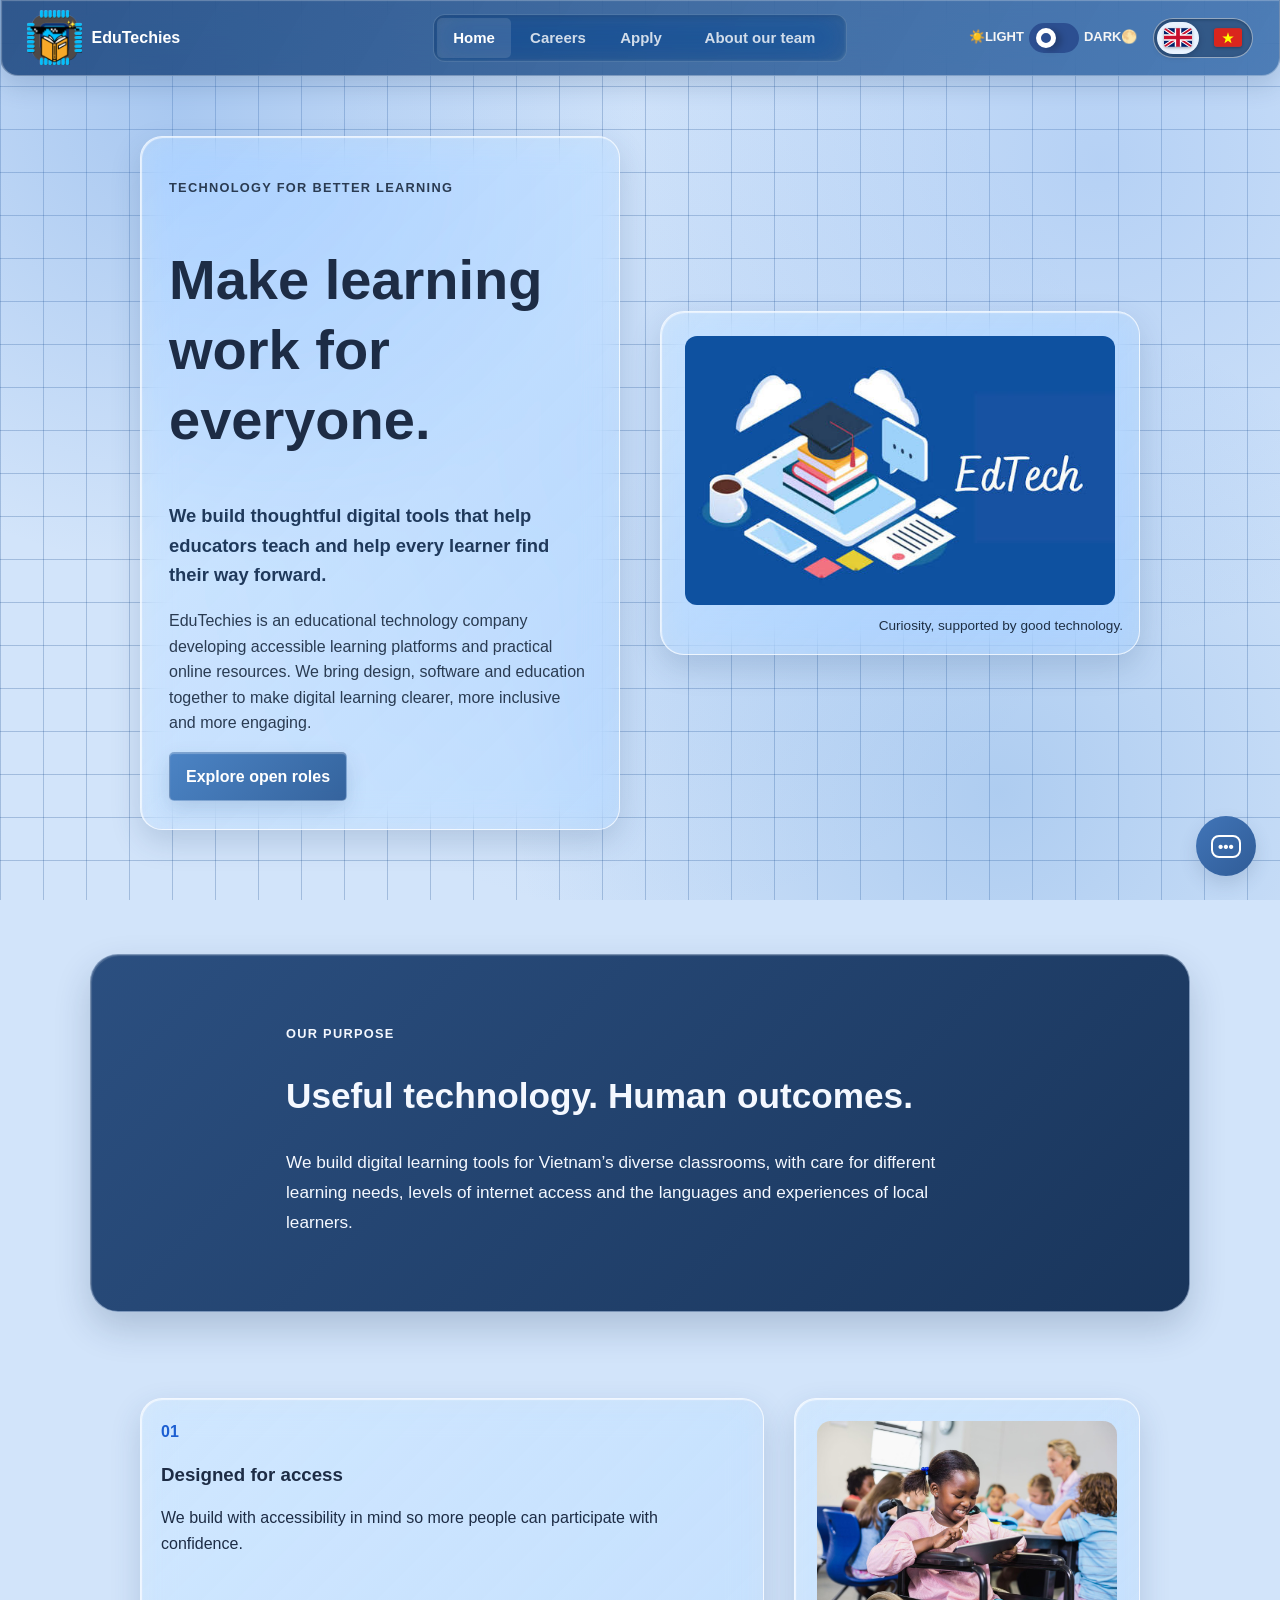
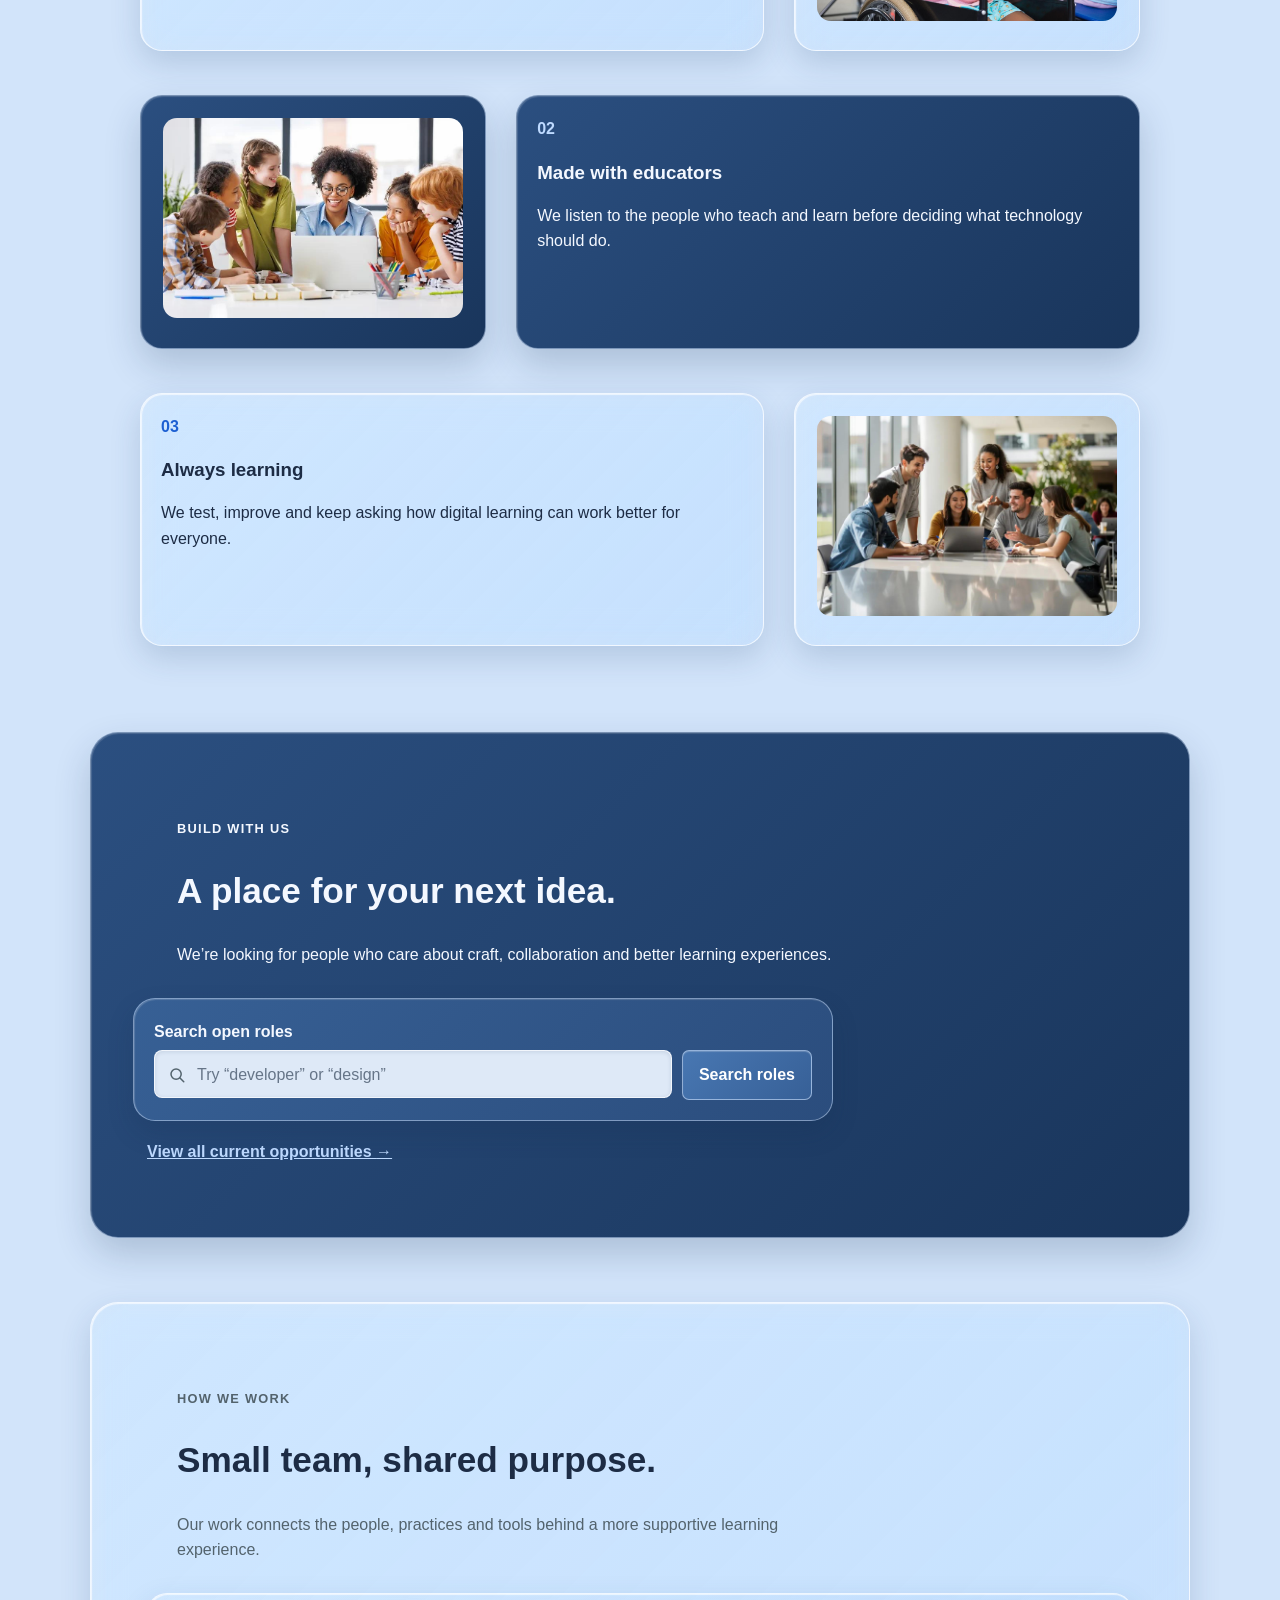
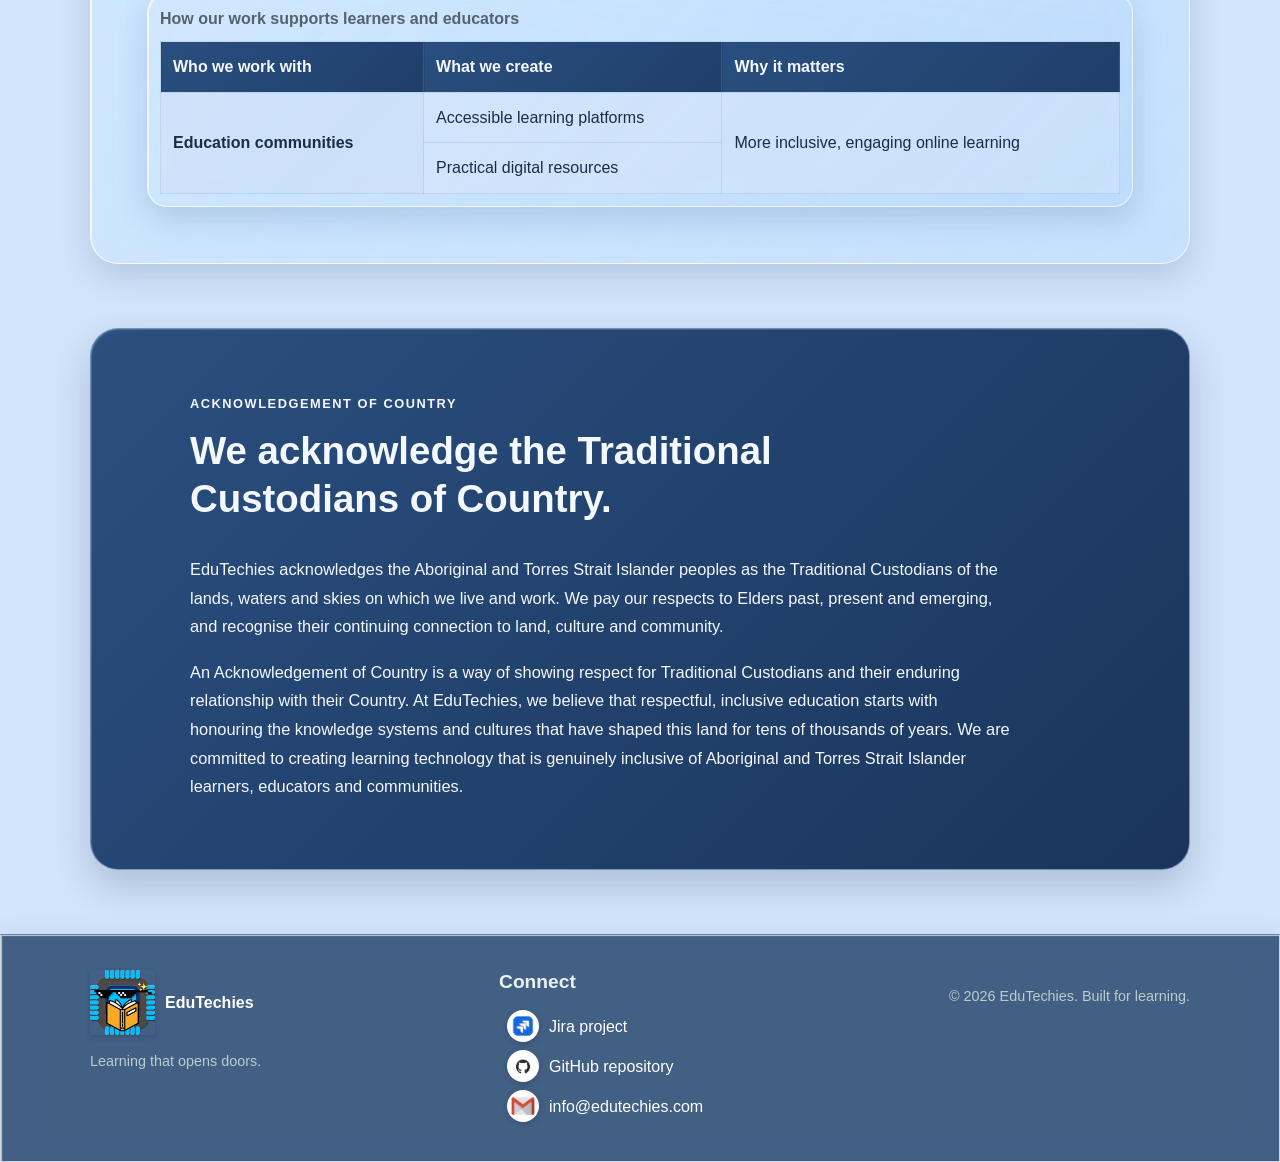
==== commit 076234f3: "Final(For real) Commit" ====
--- a/eng/index.html
+++ b/eng/index.html
@@ -17,7 +17,7 @@
   <header class="site-header glass-panel">
     <div class="header-inner">
       <a class="brand" href="index.html">
-        <img src="../images/Logoweb.png" width="55">
+        <img src="../images/Logoweb.png" width="55" alt="EduTechies logo">
         <span class="brand-name">EduTechies</span>
       </a>
       <nav class="main-nav glass-panel">
@@ -33,13 +33,13 @@
         <div class="theme-switch-button">
           <span class="theme-text">☀️LIGHT</span>
           <input type="checkbox" id="theme-checkbox">
-          <label for="theme-checkbox" class="theme-switch"></label>
+          <label for="theme-checkbox" class="theme-switch" aria-label="Toggle light or dark mode"></label>
           <span class="theme-text">DARK🌕</span>
         </div>
         <div class="language-switch" role="group" aria-label="Choose language">
           <span class="language-switch-thumb" aria-hidden="true"></span>
-          <a class="language-option" href="index.html" lang="en" aria-label="English" aria-current="page">🇬🇧</a>
-          <a class="language-option" href="../vi/index.html" lang="vi" aria-label="Tiếng Việt">🇻🇳</a>
+          <a class="language-option" href="index.html" lang="en" aria-label="English" aria-current="page"><svg xmlns="http://www.w3.org/2000/svg" viewBox="0 0 60 40" width="28" height="19" role="img" aria-hidden="true"><rect width="60" height="40" fill="#012169"/><path d="M0,0 L60,40 M60,0 L0,40" stroke="#fff" stroke-width="8"/><path d="M0,0 L60,40 M60,0 L0,40" stroke="#C8102E" stroke-width="4"/><path d="M30,0 V40 M0,20 H60" stroke="#fff" stroke-width="14"/><path d="M30,0 V40 M0,20 H60" stroke="#C8102E" stroke-width="8"/></svg></a>
+          <a class="language-option" href="../vi/index.html" lang="vi" aria-label="Tiếng Việt"><svg xmlns="http://www.w3.org/2000/svg" viewBox="0 0 60 40" width="28" height="19" role="img" aria-hidden="true"><rect width="60" height="40" fill="#da251d"/><polygon points="30,9 32.9,18 42.3,18 35,23.4 37.6,32.5 30,27.2 22.4,32.5 25,23.4 17.7,18 27.1,18" fill="#ff0"/></svg></a>
         </div>
       </div>
     </div>
@@ -114,7 +114,10 @@
       <form class="search-form glass-panel" action="jobs.html" method="get" role="search">
         <label for="job-search">Search open roles</label>
         <div class="search-controls">
-          <input id="job-search" name="q" type="search" placeholder="Try “developer” or “design”">
+          <div class="search-input-wrapper">
+            <svg class="search-input-icon" viewBox="0 0 24 24" aria-hidden="true" focusable="false"><circle cx="10.8" cy="10.8" r="6.8"></circle><path d="m16 16 5 5"></path></svg>
+            <input id="job-search" name="q" type="search" placeholder="Try “developer” or “design”">
+          </div>
           <button class="button button-dark" type="submit">Search roles</button>
         </div>
       </form>
@@ -154,10 +157,10 @@
 
     <section class="country-note glass-panel blue-panel" aria-labelledby="country-heading">
       <div class="country-note-inner">
-        <p class="eyebrow">Respect and responsibility</p>
-        <h2 id="country-heading">Learning with respect for Vietnam’s communities and cultures.</h2>
-        <p>Vietnam is home to 54 officially recognised ethnic groups, each with its own histories, knowledge and cultural traditions. We value the many ways communities across the country learn, teach and share knowledge.</p>
-        <p>We aim to work alongside local educators, learners and families to create accessible digital learning that reflects regional needs, supports Vietnamese and other community languages where possible, and respects local knowledge and customs.</p>
+        <p class="eyebrow">Acknowledgement of Country</p>
+        <h2 id="country-heading">We acknowledge the Traditional Custodians of Country.</h2>
+        <p>EduTechies acknowledges the Aboriginal and Torres Strait Islander peoples as the Traditional Custodians of the lands, waters and skies on which we live and work. We pay our respects to Elders past, present and emerging, and recognise their continuing connection to land, culture and community.</p>
+        <p>An Acknowledgement of Country is a way of showing respect for Traditional Custodians and their enduring relationship with their Country. At EduTechies, we believe that respectful, inclusive education starts with honouring the knowledge systems and cultures that have shaped this land for tens of thousands of years. We are committed to creating learning technology that is genuinely inclusive of Aboriginal and Torres Strait Islander learners, educators and communities.</p>
       </div>
     </section>
   </main>
@@ -166,7 +169,7 @@
     <div class="footer-inner">
       <div>
         <a class="brand footer-brand" href="index.html">
-          <img src="../images/Logoweb.png" width="65">
+          <img src="../images/Logoweb.png" width="65" alt="EduTechies logo">
           <span class="brand-name">EduTechies</span>
         </a>
         <p class="footer-tagline">Learning that opens doors.</p>
--- a/styles/styles.css
+++ b/styles/styles.css
@@ -1,21 +1,22 @@
-﻿/* shared.css: page defaults and accessibility */
+/* shared.css: page defaults and accessibility */
 * {
   box-sizing: border-box;
 }
 
 :root {
-  --surface: rgb(220, 233, 250);
-  --glass-fill: rgba(223, 237, 253, 0.58);
-  --glass-edge: rgba(255, 255, 255, 0.68);
-  --glass-shadow: 0 12px 30px rgba(39, 72, 117, 0.14);
+  --surface: rgb(210, 228, 250);
+  --glass-fill: rgba(195, 220, 252, 0.62);
+  --glass-edge: rgba(255, 255, 255, 0.72);
+  --glass-shadow: 0 12px 30px rgba(39, 72, 117, 0.18);
+  --blue-accent: rgba(58, 110, 190, 0.18);
 }
 
 .glass-panel {
   border: 1px solid var(--glass-edge);
-  background: linear-gradient(135deg, rgba(246, 250, 255, 0.68), var(--glass-fill));
-  box-shadow: var(--glass-shadow), inset 1px 1px 1px rgba(255, 255, 255, 0.64);
-  backdrop-filter: blur(16px) saturate(135%);
-  -webkit-backdrop-filter: blur(16px) saturate(135%);
+  background: linear-gradient(135deg, rgba(230, 243, 255, 0.72), var(--glass-fill));
+  box-shadow: var(--glass-shadow), inset 1px 1px 1px rgba(255, 255, 255, 0.68);
+  backdrop-filter: blur(16px) saturate(140%);
+  -webkit-backdrop-filter: blur(16px) saturate(140%);
 }
 
 body {
@@ -23,12 +24,13 @@
   color: rgb(29, 44, 69);
   background: var(--surface);
   background-image:
-    radial-gradient(circle at 14% 12%, rgba(102, 151, 221, 0.22), transparent 34%),
-    radial-gradient(circle at 86% 18%, rgba(115, 164, 225, 0.18), transparent 36%),
-    radial-gradient(circle at 78% 88%, rgba(81, 146, 202, 0.16), transparent 38%),
-    linear-gradient(to right, rgba(34, 82, 148, 0.25) 1px, transparent 1px),
-      linear-gradient(to bottom, rgba(34, 82, 148, 0.25) 1px, transparent 1px);
-  background-size: 100% 100%, 100% 100%, 100% 100%, 43px 43px, 43px 43px;
+    radial-gradient(circle at 14% 12%, rgba(80, 140, 220, 0.32), transparent 34%),
+    radial-gradient(circle at 86% 18%, rgba(100, 155, 230, 0.26), transparent 36%),
+    radial-gradient(circle at 78% 88%, rgba(60, 130, 210, 0.24), transparent 38%),
+    radial-gradient(circle at 50% 50%, rgba(90, 150, 230, 0.10), transparent 60%),
+    linear-gradient(to right, rgba(34, 82, 148, 0.28) 1px, transparent 1px),
+    linear-gradient(to bottom, rgba(34, 82, 148, 0.28) 1px, transparent 1px);
+  background-size: 100% 100%, 100% 100%, 100% 100%, 100% 100%, 43px 43px, 43px 43px;
   background-attachment: fixed;
   font-family: Arial, sans-serif;
   line-height: 1.6;
@@ -80,8 +82,16 @@
   top: 10px;
 }
 
+/* shared.css: main content landmark */
+#main {
+  min-height: 60vh;
+}
+
 /* shared.css: header and navigation used across all pages */
 .site-header {
+  position: sticky;
+  top: 0;
+  z-index: 20;
   border: 1px solid rgba(255, 255, 255, 0.32);
   border-top: 0;
   border-radius: 0 0 18px 18px;
@@ -121,13 +131,13 @@
 .language-switch {
   position: relative;
   display: flex;
-  width: 82px;
-  height: 36px;
+  width: 100px;
+  height: 40px;
   align-items: center;
   justify-content: space-between;
   padding: 3px;
   border: 1px solid rgba(255, 255, 255, 0.48);
-  border-radius: 20px;
+  border-radius: 22px;
   background: rgba(15, 38, 69, 0.4);
   box-shadow: inset 0 1px 3px rgba(8, 24, 45, 0.28);
 }
@@ -135,14 +145,23 @@
 .language-option {
   z-index: 1;
   display: grid;
-  width: 34px;
-  height: 28px;
-  border-radius: 15px;
+  width: 42px;
+  height: 32px;
+  border-radius: 18px;
   color: rgba(255, 255, 255, 0.78);
-  font-size: 1.05rem;
-  line-height: 1;
+  font-size: 1.35rem;
+  line-height: 28px;
   place-items: center;
   text-decoration: none;
+  overflow: hidden;
+}
+
+.language-option svg {
+  display: block;
+  width: 28px;
+  height: 19px;
+  border-radius: 3px;
+  box-shadow: 0 1px 3px rgba(0,0,0,0.3);
 }
 
 .language-option[aria-current="page"] {
@@ -159,16 +178,16 @@
   position: absolute;
   top: 3px;
   left: 3px;
-  width: 34px;
-  height: 28px;
-  border-radius: 15px;
+  width: 42px;
+  height: 32px;
+  border-radius: 18px;
   background: rgb(233, 243, 255);
   box-shadow: 0 2px 6px rgba(5, 23, 48, 0.28);
   transition: transform 180ms ease;
 }
 
 .language-switch.vi .language-switch-thumb {
-  transform: translateX(40px);
+  transform: translateX(49px);
 }
 
 .brand {
@@ -311,7 +330,13 @@
   margin: 0 0 35px;
   padding: 28px;
   border-radius: 22px;
-  color: rgb(29, 44, 69);
+  border-top: 3px solid rgba(12, 55, 129, 0.35);
+  color: rgb(17, 52, 100);
+}
+
+.page-intro h1,
+.page-intro h2 {
+  color: rgb(17, 52, 100);
 }
 
 .page-intro p,
@@ -342,6 +367,7 @@
   cursor: pointer;
   border: 1px solid rgba(255, 255, 255, 0.3);
   box-shadow: 0 8px 20px rgba(39, 72, 117, 0.16), inset 0 1px 1px rgba(255, 255, 255, 0.28);
+  transition: transform 160ms ease, background-color 180ms ease, box-shadow 180ms ease;
 }
 
 .button:hover {
@@ -349,12 +375,52 @@
   background: linear-gradient(135deg, rgb(55, 102, 166), rgb(43, 82, 136));
 }
 
+button:not(.button),
+.support-chat > summary,
+.support-chat-message a {
+  transition: transform 160ms ease;
+}
+
+.button:hover,
+button:not(.button):hover,
+.support-chat > summary:hover,
+.support-chat-message a:hover {
+  transform: translateY(-2px);
+}
+
+.button:active,
+button:not(.button):active,
+.support-chat > summary:active,
+.support-chat-message a:active {
+  transform: translateY(1px) scale(0.98);
+}
+
 .button-primary {
   background: linear-gradient(135deg, rgba(67, 125, 193, 0.94), rgba(44, 91, 151, 0.94));
 }
 
 .button-dark {
   background: rgb(65, 117, 184);
+}
+
+@media (prefers-reduced-motion: reduce) {
+  .button,
+  button:not(.button),
+  .support-chat > summary,
+  .support-chat-message a {
+    transition: none;
+  }
+
+  .button:hover,
+  button:not(.button):hover,
+  .support-chat > summary:hover,
+  .support-chat-message a:hover,
+  .button:active,
+  button:not(.button):active,
+  .support-chat > summary:active,
+  .support-chat-message a:active {
+    transform: none;
+  }
 }
 
 /* shared.css: tables and horizontal overflow wrapper */
@@ -384,8 +450,8 @@
 }
 
 thead th {
-  color: rgb(245, 249, 255);
-  background: linear-gradient(135deg, rgb(41, 79, 128), rgb(31, 63, 105));
+  color: #f5f9ff;
+  background: linear-gradient(135deg, #294f80, #1f3f69);
 }
 
 tbody th {
@@ -398,9 +464,9 @@
   margin: clamp(32px, 6vw, 64px) auto;
   padding: clamp(28px, 5vw, 52px);
   border: 1px solid rgba(255, 255, 255, 0.62);
-  color: rgb(35, 57, 84);
+  color: rgb(17, 52, 100);
   border-radius: 28px;
-  background: linear-gradient(135deg, rgba(178, 207, 241, 0.68), rgba(145, 183, 228, 0.52));
+  background: linear-gradient(135deg, rgba(160, 196, 240, 0.72), rgba(120, 168, 230, 0.56));
   box-shadow: 0 16px 36px rgba(39, 72, 117, 0.12), inset 1px 1px 1px rgba(255, 255, 255, 0.58);
   backdrop-filter: blur(16px) saturate(135%);
   -webkit-backdrop-filter: blur(16px) saturate(135%);
@@ -415,6 +481,7 @@
   max-width: 760px;
   margin-top: 12px;
   font-size: clamp(1.7rem, 3.2vw, 2.4rem);
+  color: rgb(17, 52, 100);
 }
 
 .country-note p:not(.eyebrow) {
@@ -487,9 +554,6 @@
 }
 
 .footer-brand img {
-  border-radius: 50%;
-  background-color: #ffffff;
-  padding: 4px;
   box-sizing: border-box;
   box-shadow: 0 2px 6px rgba(0, 0, 0, 0.16);
   vertical-align: middle;
@@ -504,7 +568,7 @@
   width: 32px;
   height: 32px;
   flex: 0 0 32px;
-  padding: 5px;
+  padding: 2px;
   margin: 0;
   border-radius: 50%;
   background-color: #ffffff;
@@ -675,8 +739,30 @@
   gap: 10px;
 }
 
+.search-input-wrapper {
+  position: relative;
+  flex: 1;
+  min-width: 0;
+}
+
+.search-input-icon {
+  position: absolute;
+  z-index: 1;
+  top: 50%;
+  left: 14px;
+  width: 18px;
+  height: 18px;
+  display: block;
+  fill: none;
+  stroke: rgb(83, 99, 109);
+  stroke-linecap: round;
+  stroke-width: 2;
+  transform: translateY(-50%);
+  pointer-events: none;
+}
+
 .search-controls input {
-  flex: 1;
+  width: 100%;
   outline: none;
 }
 
@@ -698,6 +784,7 @@
 .job-card {
   padding: 22px;
   border-radius: 22px;
+  border-top: 3px solid rgba(50, 105, 195, 0.32);
 }
 
 .job-card-header {
@@ -798,6 +885,7 @@
   min-width: 0;
   padding: 22px;
   border-radius: 22px;
+  border-top: 3px solid rgba(50, 105, 195, 0.32);
 }
 
 .form-section > legend {
@@ -810,12 +898,19 @@
   display: grid;
   gap: 18px;
   grid-template-columns: repeat(2, 1fr);
+  align-items: start;
 }
 
 .form-field {
   min-width: 0;
   margin: 10px 0;
   position: relative;
+  display: flex;
+  flex-direction: column;
+}
+
+.form-grid > .form-field:not(.gender-field) {
+  min-height: 82px;
 }
 
 .vn-field-label {
@@ -826,9 +921,9 @@
 
 .form-field input {
   font-size: 16px;
-  padding: 10px 10px 10px 5px;
+  padding: 22px 10px 8px 5px;
   display: block;
-  width: 200px;
+  width: 100%;
   border: 1px solid rgba(115, 145, 182, 0.28);
   border-radius: 8px;
   color: rgb(29, 44, 69);
@@ -848,7 +943,7 @@
   position: absolute;
   pointer-events: none;
   left: 5px;
-  top: 10px;
+  top: 12px;
   display: flex;
 }
 
@@ -858,7 +953,9 @@
 }
 
 .form-field .form-input:focus ~ label .form-label-char,
-.form-field .form-input:valid ~ label .form-label-char {
+.form-field .form-input:hover ~ label .form-label-char,
+.form-field .form-input:valid ~ label .form-label-char,
+.reference-field .form-input:not(:placeholder-shown) ~ label .form-label-char {
   transform: translateY(-20px);
   font-size: 14px;
 }
@@ -878,6 +975,26 @@
 .form-field input:not([type="radio"]):not([type="checkbox"]),
 .form-field select {
   width: 100%;
+  height: 56px;
+}
+
+.form-field select {
+  padding: 22px 10px 8px 5px;
+}
+
+.form-field select.form-input:focus ~ .form-select-label,
+.form-field select.form-input:hover ~ .form-select-label,
+.form-field select.form-input:valid ~ .form-select-label {
+  transform: translateY(-20px);
+  font-size: 14px;
+}
+
+.form-field small {
+  display: block;
+  min-height: 1.4em;
+  margin-top: 4px;
+  font-size: 0.8rem;
+  color: rgb(83, 99, 109);
 }
 
 .form-field input[type="date"] {
@@ -903,10 +1020,15 @@
 .gender-field {
   border: 0;
   grid-column: 1 / -1;
+  padding: 14px;
+  border: 1px solid rgba(115, 145, 182, 0.24);
+  border-radius: 14px;
+  background: rgba(235, 244, 255, 0.28);
 }
 
 .gender-field legend {
   font-weight: bold;
+  padding: 0 6px;
 }
 
 .choice-row,
@@ -956,15 +1078,158 @@
     cursor: pointer;
 }
 
-.choice-row label {
+.choice-row .liquid-radio {
+  --primary-hue: 275;
+  --secondary-hue: 315;
+  --tertiary-hue: 205;
+  --saturation: 48%;
+  --lightness: 86%;
+
+  position: relative;
   display: flex;
+  flex: 1 1 180px;
+  min-height: 52px;
   align-items: center;
-  gap: 8px;
-}
-
-input[type="radio"]{
-  width: auto;
-  accent-color: rgb(29, 95, 210);
+  gap: 12px;
+  padding: 10px 14px;
+  border: 1px solid rgba(115, 145, 182, 0.3);
+  border-radius: 10px;
+  background: rgba(235, 244, 255, 0.56);
+  cursor: pointer;
+  user-select: none;
+  transition: transform 0.2s ease, border-color 0.2s ease, background-color 0.2s ease, box-shadow 0.2s ease;
+}
+
+.liquid-radio.variant-coral {
+  --primary-hue: 15;
+  --secondary-hue: 45;
+  --tertiary-hue: 340;
+}
+
+.liquid-radio.variant-mint {
+  --primary-hue: 150;
+  --secondary-hue: 180;
+  --tertiary-hue: 120;
+}
+
+.liquid-radio:hover {
+  transform: translateY(-2px);
+  border-color: rgba(29, 95, 210, 0.55);
+  background: rgba(220, 235, 255, 0.78);
+}
+
+.choice-row .liquid-radio:has(input[type="radio"]:checked) {
+  border-color: rgb(29, 95, 210);
+  background: rgba(205, 225, 255, 0.72);
+  box-shadow: inset 0 0 0 1px rgba(29, 95, 210, 0.18);
+}
+
+.liquid-radio input[type="radio"] {
+  position: absolute;
+  width: 1px;
+  height: 1px;
+  margin: 0;
+  overflow: hidden;
+  clip: rect(0, 0, 0, 0);
+  clip-path: inset(50%);
+  white-space: nowrap;
+}
+
+.liquid-radio .radio-visual {
+  position: relative;
+  display: grid;
+  width: 1.4rem;
+  height: 1.4rem;
+  flex: 0 0 1.4rem;
+  border-radius: 50%;
+  border: 2px solid hsla(var(--primary-hue), 45%, 40%, 0.42);
+  background: linear-gradient(
+    135deg,
+    hsl(var(--primary-hue), var(--saturation), var(--lightness)),
+    hsl(var(--secondary-hue), var(--saturation), var(--lightness)),
+    hsl(var(--tertiary-hue), var(--saturation), var(--lightness))
+  );
+  box-shadow: 0 3px 8px hsla(var(--primary-hue), 40%, 35%, 0.16), inset 0 2px 4px rgba(255, 255, 255, 0.72);
+  place-content: center;
+  transition: transform 0.25s ease, box-shadow 0.25s ease, filter 0.25s ease;
+}
+
+.liquid-radio .radio-visual::before {
+  width: 0.55rem;
+  height: 0.55rem;
+  border-radius: 50%;
+  background: radial-gradient(
+    circle at 30% 30%,
+    hsl(var(--primary-hue), 55%, 52%),
+    hsl(var(--secondary-hue), 60%, 38%)
+  );
+  box-shadow: 0 1px 3px hsla(var(--primary-hue), 50%, 25%, 0.32), inset 0 1px 1px rgba(255, 255, 255, 0.48);
+  content: "";
+  opacity: 0;
+  transform: scale(0);
+  transition: transform 0.25s cubic-bezier(0.2, 0.8, 0.2, 1), opacity 0.2s ease;
+}
+
+.liquid-radio .radio-visual::after {
+  position: absolute;
+  z-index: -1;
+  inset: -4px;
+  border-radius: inherit;
+  background: linear-gradient(
+    135deg,
+    hsla(var(--primary-hue), 65%, 68%, 0.45),
+    hsla(var(--secondary-hue), 65%, 68%, 0.28)
+  );
+  content: "";
+  filter: blur(5px);
+  opacity: 0;
+  transition: opacity 0.25s ease;
+}
+
+.liquid-radio:hover .radio-visual {
+  filter: saturate(1.12);
+  transform: translateY(-1px);
+}
+
+.liquid-radio:hover .radio-visual::after,
+.liquid-radio input[type="radio"]:checked + .radio-visual::after {
+  opacity: 1;
+}
+
+.liquid-radio input[type="radio"]:checked + .radio-visual {
+  border-color: hsla(var(--primary-hue), 55%, 38%, 0.72);
+  box-shadow: 0 4px 10px hsla(var(--primary-hue), 50%, 35%, 0.24), inset 0 2px 4px rgba(255, 255, 255, 0.76);
+}
+
+.liquid-radio input[type="radio"]:checked + .radio-visual::before {
+  opacity: 1;
+  transform: scale(1);
+}
+
+.liquid-radio input[type="radio"]:focus-visible + .radio-visual {
+  outline: 3px solid rgba(29, 95, 210, 0.5);
+  outline-offset: 3px;
+}
+
+.liquid-radio .radio-label {
+  color: rgb(29, 44, 69);
+  font-weight: 500;
+  transition: color 0.2s ease;
+}
+
+.liquid-radio:hover .radio-label,
+.liquid-radio input[type="radio"]:checked ~ .radio-label {
+  color: hsl(var(--primary-hue), 42%, 32%);
+}
+
+@media (prefers-reduced-motion: reduce) {
+  .choice-row .liquid-radio,
+  .liquid-radio .radio-visual,
+  .liquid-radio .radio-visual::before,
+  .liquid-radio .radio-visual::after,
+  .liquid-radio .radio-label {
+    transition: none;
+  }
 }
 
 .required-note {
@@ -976,6 +1241,7 @@
   margin: 45px 0;
   padding: 22px;
   border-radius: 24px;
+  border-top: 3px solid rgba(50, 105, 195, 0.32);
 }
 
 .team-overview {
@@ -992,6 +1258,7 @@
 .team-figure {
   margin: 0;
   padding: 15px;
+  border: 2px solid rgba(29, 95, 210, 0.4);
   border-radius: 22px;
 }
 
@@ -1003,7 +1270,7 @@
 
 .team-figure figcaption {
   margin-top: 10px;
-  color: rgb(83, 99, 109);
+  color: rgb(244, 248, 255);
   font-size: 0.9rem;
 }
 
@@ -1033,27 +1300,48 @@
 }
 
 .member-entry dd.student-id {
-  color: rgb(29, 95, 210);
-  font-size: 0.9rem;
-  font-weight: bold;
+  display: inline-flex;
+  align-items: center;
+  margin-top: 12px;
+  padding: 5px 11px;
+  border: 1px solid rgba(29, 95, 210, 0.22);
+  border-radius: 999px;
+  color: rgb(29, 76, 142);
+  background: rgba(215, 232, 255, 0.72);
+  font-size: 0.78rem;
+  font-weight: 700;
+  letter-spacing: 0.035em;
 }
 
 .facts-table {
   min-width: 650px;
-  border: 1px solid rgba(89, 134, 194, 0.24);
+  /* hex border colour matching the inline style on about.html */
+  border: 2px solid #176d56;
 }
 
 .facts-table thead {
-  color: rgb(35, 57, 84);
-  background: rgba(147, 186, 233, 0.42);
+  /* hex colour for header text and background */
+  color: #1b3954;
+  background: #c2d8ee;
+}
+
+.facts-table thead th {
+  /* hex accent on individual header cells */
+  border-bottom: 2px solid #176d56;
 }
 
 .facts-table tbody tr:hover {
-  background: rgba(204, 221, 243, 0.42);
-}
-
-.facts-table tbody tr:hover th {
-  background: rgba(198, 217, 242, 0.58);
+  background: #d4e5f7;
+}
+
+.facts-table tbody th[scope="row"] {
+  transition: background-color 160ms ease, color 160ms ease, box-shadow 160ms ease;
+}
+
+.facts-table tbody th[scope="row"]:hover {
+  color: #ffffff;
+  background: #244a78;
+  box-shadow: inset 4px 0 #73b5ff;
 }
 
 .member-photo {
@@ -1284,6 +1572,15 @@
     flex-direction: column;
   }
 
+  .search-controls input[type="search"],
+  .search-controls .button {
+    width: 100%;
+  }
+
+  .search-controls .search-input-wrapper {
+    width: 100%;
+  }
+
   .gender-field {
     grid-column: auto;
   }
@@ -1331,7 +1628,11 @@
 }
 
 .glass-panel {
-  background: linear-gradient(135deg, rgba(245, 250, 255, 0.18), rgba(169, 202, 241, 0.08)) !important;
+  background: linear-gradient(135deg, rgba(220, 238, 255, 0.22), rgba(155, 195, 245, 0.12)) !important;
+}
+
+.team-figure.glass-panel {
+  background: linear-gradient(135deg, rgb(43, 79, 128), rgb(25, 53, 91)) !important;
 }
 
 .site-header.glass-panel {
@@ -1355,6 +1656,32 @@
   color: rgb(244, 248, 255);
 }
 
+.roles-section,
+.section-narrow[aria-labelledby="approach-heading"] {
+  width: min(1100px, 92%);
+  margin: clamp(32px, 6vw, 64px) auto;
+  padding: clamp(24px, 5vw, 56px);
+  border-radius: 28px;
+}
+
+.page-intro.glass-panel,
+.country-note.glass-panel {
+  border-color: rgba(215, 232, 255, 0.48);
+  background: linear-gradient(135deg, rgb(43, 79, 128), rgb(25, 53, 91)) !important;
+  box-shadow: 0 16px 36px rgba(20, 45, 80, 0.2), inset 1px 1px 1px rgba(255, 255, 255, 0.16);
+  color: rgb(244, 248, 255);
+}
+
+.page-intro.glass-panel h1,
+.page-intro.glass-panel h2,
+.page-intro.glass-panel p,
+.page-intro.glass-panel .eyebrow,
+.country-note.glass-panel h2,
+.country-note.glass-panel p,
+.country-note.glass-panel .eyebrow {
+  color: rgb(244, 248, 255);
+}
+
 .blue-panel h2,
 .blue-panel h3,
 .blue-panel p,
@@ -1374,3 +1701,90 @@
 .site-footer.glass-panel {
   background: rgba(35, 66, 107, 0.82) !important;
 }
+
+.about-section.glass-panel:has(.member-list) {
+  border-color: rgba(215, 232, 255, 0.48);
+  background: linear-gradient(135deg, rgb(55, 96, 149), rgb(43, 77, 125)) !important;
+  box-shadow: 0 16px 36px rgba(20, 45, 80, 0.2), inset 1px 1px 1px rgba(255, 255, 255, 0.16);
+}
+
+.about-section:has(.member-list) > .section-heading h2,
+.about-section:has(.member-list) > .section-heading .eyebrow {
+  color: rgb(244, 248, 255);
+}
+
+.about-section:has(.member-list) .member-entry.glass-panel {
+  background: linear-gradient(135deg, rgba(230, 243, 255, 0.82), rgba(195, 220, 252, 0.78)) !important;
+}
+
+.search-form.glass-panel {
+  border-color: rgba(215, 232, 255, 0.48);
+  background: linear-gradient(135deg, rgb(55, 96, 149), rgb(43, 77, 125)) !important;
+  box-shadow: 0 12px 26px rgba(20, 45, 80, 0.2), inset 1px 1px 1px rgba(255, 255, 255, 0.18);
+  color: rgb(244, 248, 255);
+}
+
+@media (min-width: 701px) {
+  .roles-section .search-form {
+    width: min(700px, calc(100% + 28px));
+    margin-left: -14px;
+  }
+}
+
+.search-form label {
+  color: rgb(244, 248, 255);
+}
+
+.search-controls input[type="search"] {
+  min-width: 0;
+  min-height: 48px;
+  padding: 10px 14px 10px 42px;
+  border: 1px solid rgba(255, 255, 255, 0.62);
+  border-radius: 8px;
+  color: rgb(29, 44, 69);
+  background: rgb(222, 233, 247);
+  box-shadow: inset 0 1px 4px rgba(20, 45, 80, 0.12);
+  font: inherit;
+}
+
+.search-controls input[type="search"]::placeholder {
+  color: rgb(102, 117, 136);
+  opacity: 1;
+}
+
+.search-controls .button {
+  min-height: 48px;
+  border: 1px solid rgba(210, 230, 255, 0.58);
+  border-radius: 7px;
+  background: linear-gradient(135deg, rgb(72, 119, 178), rgb(55, 96, 151));
+  box-shadow: inset 0 1px 1px rgba(255, 255, 255, 0.22);
+}
+
+/* vi pages: wider nav columns so Vietnamese labels stay on one line */
+html[lang="vi"] .main-nav ul {
+  grid-template-columns: 5.5em 6.5em 6em 7.5em;
+}
+
+html[lang="vi"] .main-nav ul:has(> li:nth-child(1) > a[aria-current="page"])::before,
+html[lang="vi"] .main-nav ul:has(> li:nth-child(1) > a:hover, > li:nth-child(1) > a:focus-visible)::before {
+  left: 0;
+  width: 5.5em;
+}
+
+html[lang="vi"] .main-nav ul:has(> li:nth-child(2) > a[aria-current="page"])::before,
+html[lang="vi"] .main-nav ul:has(> li:nth-child(2) > a:hover, > li:nth-child(2) > a:focus-visible)::before {
+  left: 5.5em;
+  width: 6.5em;
+}
+
+html[lang="vi"] .main-nav ul:has(> li:nth-child(3) > a[aria-current="page"])::before,
+html[lang="vi"] .main-nav ul:has(> li:nth-child(3) > a:hover, > li:nth-child(3) > a:focus-visible)::before {
+  left: 12em;
+  width: 6em;
+}
+
+html[lang="vi"] .main-nav ul:has(> li:nth-child(4) > a[aria-current="page"])::before,
+html[lang="vi"] .main-nav ul:has(> li:nth-child(4) > a:hover, > li:nth-child(4) > a:focus-visible)::before {
+  left: 18em;
+  width: 7.5em;
+}
--- a/styles/styles_darkmode.css
+++ b/styles/styles_darkmode.css
@@ -70,6 +70,8 @@
     radial-gradient(circle at 78% 88%, rgba(62, 115, 150, 0.15), transparent 38%),
     linear-gradient(to right, rgba(153, 190, 235, 0.13) 1px, transparent 1px),
     linear-gradient(to bottom, rgba(153, 190, 235, 0.13) 1px, transparent 1px) !important;
+  background-size: 100% 100%, 100% 100%, 100% 100%, 43px 43px, 43px 43px !important;
+  background-attachment: fixed !important;
   color: #e0e0e0 !important;
 }
 
@@ -99,10 +101,42 @@
   -webkit-backdrop-filter: blur(16px) saturate(135%);
 }
 
+html:has(#theme-checkbox:checked) .page-intro.glass-panel,
+html:has(#theme-checkbox:checked) .country-note.glass-panel {
+  border-color: rgba(190, 218, 255, 0.3) !important;
+  background-color: #1d3556 !important;
+  background-image: linear-gradient(135deg, #294a75, #1d3556) !important;
+  box-shadow: 0 16px 36px rgba(0, 0, 0, 0.24), inset 1px 1px 1px rgba(255, 255, 255, 0.12) !important;
+}
+
 html:has(#theme-checkbox:checked) .blue-panel.glass-panel {
   border-color: rgba(190, 218, 255, 0.3) !important;
   background-color: #1d3556 !important;
   background-image: linear-gradient(135deg, #294a75, #1d3556) !important;
+}
+
+html:has(#theme-checkbox:checked) .about-section.glass-panel:has(.member-list) {
+  border-color: rgba(190, 218, 255, 0.3) !important;
+  background-color: #1d3556 !important;
+  background-image: linear-gradient(135deg, #294a75, #1d3556) !important;
+}
+
+html:has(#theme-checkbox:checked) .about-section:has(.member-list) .member-entry.glass-panel {
+  background-color: rgba(35, 57, 84, 0.12) !important;
+  background-image: linear-gradient(135deg, rgba(104, 145, 197, 0.12), rgba(31, 51, 77, 0.16)) !important;
+}
+
+html:has(#theme-checkbox:checked) .member-entry dd.student-id {
+  border-color: rgba(169, 204, 255, 0.32);
+  color: #c6e0ff !important;
+  background: rgba(25, 43, 64, 0.72);
+}
+
+html:has(#theme-checkbox:checked) .search-form.glass-panel {
+  border-color: rgba(215, 232, 255, 0.48) !important;
+  background-color: #2b4d7d !important;
+  background-image: linear-gradient(135deg, #376095, #2b4d7d) !important;
+  box-shadow: 0 12px 26px rgba(0, 0, 0, 0.24), inset 1px 1px 1px rgba(255, 255, 255, 0.12) !important;
 }
 
 html:has(#theme-checkbox:checked) .support-chat-window,
@@ -157,6 +191,18 @@
   color: #f3f5fa !important;
 }
 
+html:has(#theme-checkbox:checked) .search-form.glass-panel .search-controls input[type="search"] {
+  border-color: rgba(255, 255, 255, 0.62) !important;
+  color: #1d2c45 !important;
+  background-color: #dee9f7 !important;
+  background-image: none !important;
+  box-shadow: inset 0 1px 4px rgba(20, 45, 80, 0.12) !important;
+}
+
+html:has(#theme-checkbox:checked) .search-form.glass-panel .search-controls input[type="search"]::placeholder {
+  color: #667588 !important;
+}
+
 html:has(#theme-checkbox:checked) .skill-grid input[type="checkbox"] {
   width: 20px;
   height: 20px;
@@ -176,6 +222,53 @@
   outline-offset: 3px;
 }
 
+html:has(#theme-checkbox:checked) .gender-field {
+  border-color: rgba(194, 219, 250, 0.24);
+  background: rgba(25, 43, 64, 0.5);
+}
+
+html:has(#theme-checkbox:checked) .choice-row .liquid-radio {
+  border-color: rgba(194, 219, 250, 0.24) !important;
+  background: rgba(25, 43, 64, 0.72) !important;
+  color: #e5e9f0 !important;
+}
+
+html:has(#theme-checkbox:checked) .choice-row .liquid-radio:hover {
+  border-color: rgba(169, 204, 255, 0.72) !important;
+  background: rgba(41, 74, 117, 0.8) !important;
+}
+
+html:has(#theme-checkbox:checked) .choice-row .liquid-radio:has(input[type="radio"]:checked) {
+  border-color: #a9ccff !important;
+  background: #294a75 !important;
+  box-shadow: inset 0 0 0 1px rgba(169, 204, 255, 0.2) !important;
+}
+
+html:has(#theme-checkbox:checked) .liquid-radio .radio-visual {
+  --lightness: 48%;
+
+  border-color: hsla(var(--primary-hue), 55%, 76%, 0.72);
+  box-shadow: 0 3px 8px rgba(0, 0, 0, 0.28), inset 0 2px 4px rgba(255, 255, 255, 0.2);
+}
+
+html:has(#theme-checkbox:checked) .liquid-radio .radio-visual::before {
+  background: radial-gradient(
+    circle at 30% 30%,
+    hsl(var(--primary-hue), 75%, 82%),
+    hsl(var(--secondary-hue), 70%, 68%)
+  );
+}
+
+html:has(#theme-checkbox:checked) .liquid-radio .radio-label,
+html:has(#theme-checkbox:checked) .liquid-radio:hover .radio-label,
+html:has(#theme-checkbox:checked) .liquid-radio input[type="radio"]:checked ~ .radio-label {
+  color: #e5e9f0 !important;
+}
+
+html:has(#theme-checkbox:checked) .liquid-radio input[type="radio"]:focus-visible + .radio-visual {
+  outline-color: #e6f2ff;
+}
+
 html:has(#theme-checkbox:checked) table,
 html:has(#theme-checkbox:checked) th,
 html:has(#theme-checkbox:checked) td {
@@ -188,6 +281,11 @@
   color: #f1f1f1 !important;
 }
 
+html:has(#theme-checkbox:checked) .facts-table tbody th[scope="row"]:hover {
+  background: #376095 !important;
+  color: #ffffff !important;
+  box-shadow: inset 4px 0 #9bcaff, 0 0 12px rgba(115, 181, 255, 0.3);
+}
 
 html:has(#theme-checkbox:checked) img {
   filter: none !important;
